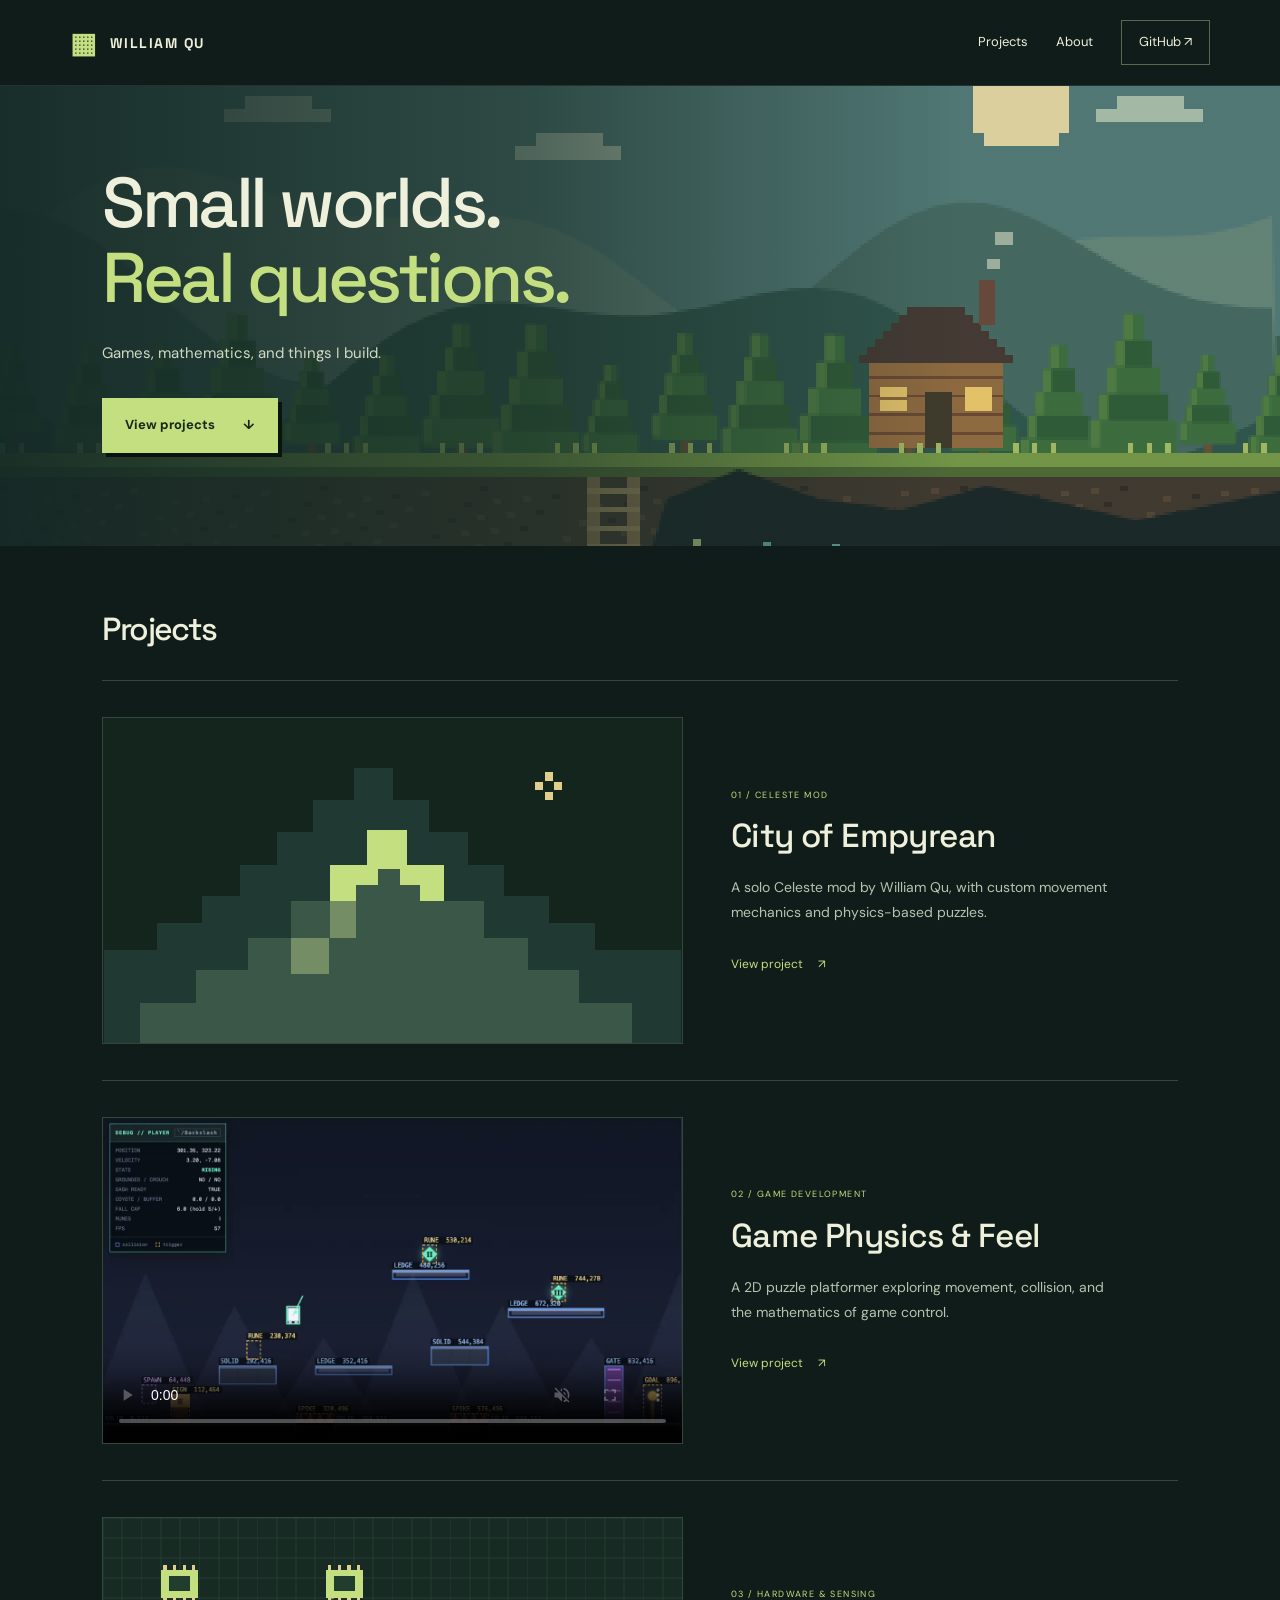
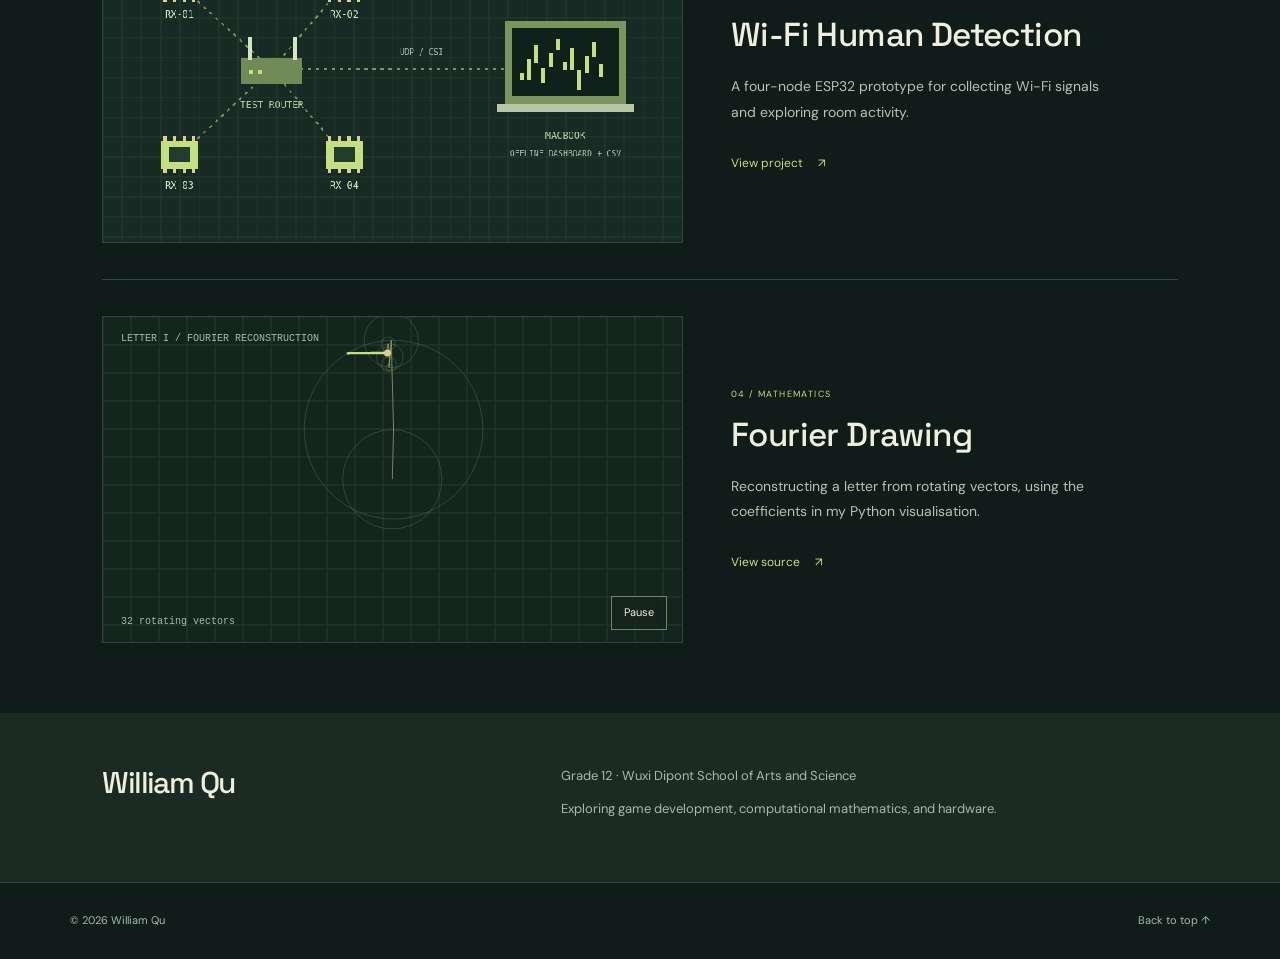
==== index.html @ 9643d2f5 "Show Fourier letter reconstruction animation on portfolio homepage" ====
<!doctype html>
<html lang="en">
<head>
  <meta charset="utf-8"><meta name="viewport" content="width=device-width, initial-scale=1">
  <title>William Qu — Projects</title>
  <meta name="description" content="Games, mathematics, and hardware projects by William Qu.">
  <meta property="og:title" content="William Qu — Projects"><meta property="og:description" content="City of Empyrean, Game Physics &amp; Feel, Wi-Fi Human Detection, and Fourier Drawing."><meta property="og:type" content="website">
  <link rel="icon" href="assets/favicon.svg" type="image/svg+xml"><link rel="stylesheet" href="style.css?v=8">
</head>
<body class="portfolio">
<a class="skip" href="#projects">Skip to projects</a>
<header class="site-header"><a class="brand" href="index.html"><span class="brand-mark" aria-hidden="true">▦</span> WILLIAM QU</a><nav aria-label="Main navigation"><a href="#projects">Projects</a><a href="#about">About</a><a class="nav-link" href="https://github.com/ztongqu" target="_blank" rel="noreferrer">GitHub ↗</a></nav></header>
<main>
<section class="hero" id="top">
  <canvas id="world" role="img" aria-label="A pixel landscape of mountains, pine trees, a cabin and an underground cavern"></canvas>
  <div class="hero-content"><h1>Small worlds.<br><em>Real questions.</em></h1><p class="hero-intro">Games, mathematics, and things I build.</p><a class="button" href="#projects">View projects <span>↓</span></a></div>
</section>
<section class="section projects" id="projects" aria-labelledby="projects-title">
  <h2 id="projects-title">Projects</h2>
  <div class="project-stack">
    <article class="project"><a class="project-open" href="projects/city-of-empyrean.html"><div class="project-art celeste-art" aria-hidden="true"><svg viewBox="0 0 720 405" xmlns="http://www.w3.org/2000/svg"><path fill="#203932" d="M0 290h66v-34h56v-34h48v-38h46v-42h45v-40h51V62h49v40h45v40h48v42h45v38h56v34h58v34h107v115H0z"/><path fill="#3a5748" d="M45 405V355h70v-40h65v-40h54v-47h48v-45h47v-43h49v43h47v45h49v47h55v40h64v40h66v50z"/><path fill="#c3df80" d="M282 228v-45h47v-43h49v43h47v45h-30v-19h-25v-21h-28v21h-27v19z"/><path fill="#748d64" d="M234 275h48v-47h33v47h-34v44h-47z"/><rect x="538" y="80" width="10" height="10" fill="#e1ce8c"/><rect x="550" y="68" width="10" height="10" fill="#e1ce8c"/><rect x="562" y="80" width="10" height="10" fill="#e1ce8c"/><rect x="550" y="92" width="10" height="10" fill="#e1ce8c"/></svg></div><div class="project-info"><p class="project-category">01 / CELESTE MOD</p><h3>City of Empyrean</h3><p>A solo Celeste mod by William Qu, with custom movement mechanics and physics-based puzzles.</p><span class="read-link">View project <span aria-hidden="true">↗</span></span></div></a></article>
    <article class="project"><div class="project-open"><div class="project-art"><video autoplay muted loop playsinline controls preload="auto" poster="assets/signal-below.jpg" aria-label="Game Physics &amp; Feel gameplay recording"><source src="assets/signal-below.mp4" type="video/mp4">Your browser does not support this video.</video></div><a class="project-info" href="projects/signal-below.html"><p class="project-category">02 / GAME DEVELOPMENT</p><h3>Game Physics &amp; Feel</h3><p>A 2D puzzle platformer exploring movement, collision, and the mathematics of game control.</p><span class="read-link">View project <span aria-hidden="true">↗</span></span></a></div></article>
    <article class="project"><a class="project-open" href="projects/wifi-sensing.html"><div class="project-art wifi-art"><canvas id="network-art" role="img" aria-label="Four ESP32 sensing nodes connected through a router to a laptop"></canvas></div><div class="project-info"><p class="project-category">03 / HARDWARE & SENSING</p><h3>Wi-Fi Human Detection</h3><p>A four-node ESP32 prototype for collecting Wi-Fi signals and exploring room activity.</p><span class="read-link">View project <span aria-hidden="true">↗</span></span></div></a></article>
    <article class="project" id="fourier"><div class="project-open"><div class="project-art fourier-art"><canvas id="fourier-animation" role="img" aria-label="Animated rotating Fourier vectors reconstructing the letter I from William’s Python coefficients"></canvas><button class="fourier-toggle" id="fourier-toggle" type="button" disabled>Loading…</button><p class="fourier-error" id="fourier-error" hidden>Animation unavailable. Explore the Python source instead.</p></div><div class="project-info"><p class="project-category">04 / MATHEMATICS</p><h3>Fourier Drawing</h3><p>Reconstructing a letter from rotating vectors, using the coefficients in my Python visualisation.</p><a class="read-link" href="https://github.com/ztongqu/Fourier-Transformation-Visualisation" target="_blank" rel="noreferrer">View source <span aria-hidden="true">↗</span></a></div></div></article>
  </div>
</section>
<section class="about-wrap" id="about"><div class="section about-simple"><h2>William Qu</h2><div><p>Grade 12 · Wuxi Dipont School of Arts and Science</p><p>Exploring game development, computational mathematics, and hardware.</p></div></div></section>
</main><footer><span>© 2026 William Qu</span><a href="#top">Back to top ↑</a></footer><script src="landscape.js"></script><script src="app.js"></script><script src="fourier.js"></script>
</body></html>
---- style.css ----
@import url('https://fonts.googleapis.com/css2?family=DM+Sans:wght@400;500;600;700&family=Space+Grotesk:wght@400;500;600;700&display=swap');
:root{--bg:#101c19;--panel:#172722;--paper:#eef0dc;--muted:#a8b9aa;--green:#c3df80;--line:#34473b;--gold:#e1ce8c;--display:'Space Grotesk',sans-serif}*{box-sizing:border-box}html{scroll-behavior:smooth;scroll-padding-top:30px}body{margin:0;background:var(--bg);color:var(--paper);font:15px/1.75 'DM Sans',sans-serif}a{color:inherit;text-decoration:none}button,input{font:inherit}button{cursor:pointer}img,video{max-width:100%;display:block}canvas{display:block;max-width:100%}::selection{background:var(--green);color:var(--bg)}:focus-visible{outline:3px solid var(--gold);outline-offset:5px}a,button,input{-webkit-tap-highlight-color:transparent}.skip{position:absolute;top:-100px;left:20px;z-index:10;padding:12px;background:var(--green);color:var(--bg)}.skip:focus{top:8px}.site-header{min-height:86px;padding:20px 5.5%;display:flex;align-items:center;justify-content:space-between;gap:24px;border-bottom:1px solid #ffffff18}.brand{font:700 14px var(--display);letter-spacing:1.5px;display:flex;align-items:center;gap:12px}.brand-mark{font-size:28px;color:var(--green)}.edition{font-size:10px;color:var(--muted);font-weight:400;letter-spacing:1px}nav{display:flex;gap:28px;align-items:center;font-size:13px}nav a:hover,.text-link:hover,footer a:hover{color:var(--green)}.nav-link{border:1px solid #586851;padding:10px 17px}.nav-link span{margin-left:20px}.eyebrow{font-size:10px;letter-spacing:1.8px;font-weight:700;color:var(--green);line-height:1.8;margin:0 0 18px}.pixel-dot{display:inline-block;width:6px;height:6px;background:var(--green);box-shadow:0 0 12px #c3df8055;margin-right:8px;vertical-align:1px}h1,h2,h3{font-family:var(--display);font-weight:500}h1{font-size:76px;line-height:1.06;letter-spacing:-3.5px;margin:26px 0}h1 em,h2 span,h1 span{font-style:normal;color:var(--green)}h2{font-size:42px;line-height:1.17;letter-spacing:-1.6px;margin:0}h3{font-size:25px;line-height:1.25;letter-spacing:-.6px;margin:12px 0}.hero{min-height:590px;position:relative;overflow:hidden;background:#223e3d}.hero #world{position:absolute;inset:0;width:100%;height:100%;image-rendering:pixelated;object-fit:cover;object-position:65% center}.hero:after{content:'';position:absolute;inset:0;background:linear-gradient(90deg,#132825ee,#172b259c 42%,#10221a0d 75%);pointer-events:none}.hero-content{position:relative;z-index:1;padding:82px 8% 100px}.hero-intro{font-size:16px;line-height:1.9;color:#d1dac4;max-width:540px}.button{display:inline-flex;align-items:center;justify-content:space-between;gap:28px;background:var(--green);color:#17281b;border:1px solid var(--green);padding:15px 22px;font-size:13px;font-weight:700;box-shadow:4px 4px 0 #0a140e;transition:background .2s,transform .2s;margin-top:14px}.button:hover{background:#d8eea5;transform:translateY(-2px)}.hero-note{font-size:9px;letter-spacing:1.5px;color:#bac9ac;margin-top:28px}.hero-index{position:absolute;right:7%;bottom:80px;z-index:1;width:305px;background:#101c19e8;border:1px solid #8a9d6866;backdrop-filter:blur(8px);box-shadow:5px 5px 0 #101c1966}.hero-index a{display:block;padding:16px 20px}.hero-index a+a{border-top:1px solid #8a9d6844}.hero-index a:hover{background:#c3df8010}.hero-index span{font-size:8px;letter-spacing:1.3px;color:var(--green);display:block}.hero-index b{font:500 17px var(--display);display:flex;justify-content:space-between;margin-top:7px}.hero-index i{font-style:normal;color:var(--green)}.scroll-note{position:absolute;z-index:1;bottom:22px;left:8%;right:8%;display:flex;justify-content:space-between;font-size:8px;letter-spacing:1.6px;color:#c5d1b7}.section{max-width:1440px;padding:85px 8%;margin:auto}.section-top{display:flex;align-items:end;justify-content:space-between;gap:45px;margin-bottom:36px}.section-top>p,.section-intro{color:var(--muted);font-size:14px;line-height:1.85;margin-bottom:0}.project-grid{display:grid;grid-template-columns:1fr 1fr;gap:32px}.project-open{display:block}.project-art{aspect-ratio:16/10;position:relative;overflow:hidden;background:#223b31;border:1px solid #526747}.project-art img{height:100%;width:100%;object-fit:cover;transition:transform .4s}.project-open:hover img{transform:scale(1.035)}.project-art:after{content:'';position:absolute;inset:55% 0 0;background:linear-gradient(transparent,#101c1966);pointer-events:none}.art-label{position:absolute;z-index:1;bottom:17px;left:18px;right:40px;font-size:8px;letter-spacing:1.1px;line-height:1.7;color:#e3eccd}.art-arrow{position:absolute;top:15px;right:17px;font-size:22px;color:var(--green)}.wifi-art canvas{width:100%;height:100%;image-rendering:pixelated}.project-info{padding:23px 0 21px;border-bottom:1px solid var(--line)}.project-meta{display:flex;justify-content:space-between;gap:12px;font-size:8px;letter-spacing:1.1px;color:var(--green)}.project-meta span+span{color:var(--muted);text-align:right}.project h3{display:flex;justify-content:space-between;font-size:29px;margin:15px 0 12px}.project h3 span{font-size:23px;color:var(--green)}.project p{font-size:14px;color:#b5c3b0;line-height:1.8;max-width:470px;margin:0}.tags{display:flex;gap:8px;flex-wrap:wrap;margin-top:18px}.tags span{font-size:10px;border:1px solid #3d4f40;color:#c3ceb9;padding:4px 9px}.read-link{display:flex;align-items:center;gap:20px;color:var(--green);font-size:12px;margin-top:23px}.project-open:hover .read-link span{transform:translateX(5px)}.read-link span{transition:transform .2s}.coming-next{display:flex;align-items:center;gap:25px;margin-top:46px;border:1px dashed #526747;padding:26px 30px;background:#18271f66}.coming-icon{font-size:42px;line-height:1;color:#8fa571}.coming-next .eyebrow{font-size:8px;margin:0 0 6px}.coming-next h3{font-size:22px;margin:0 0 8px}.coming-next p:last-child{font-size:12px;color:var(--muted);line-height:1.8;margin:0;max-width:620px}.quiet-label{font-size:8px;letter-spacing:1px;color:var(--muted);margin-left:auto;white-space:nowrap}.notes{display:grid;grid-template-columns:1fr 1.2fr;gap:80px;border-top:1px solid var(--line)}.steps>a{display:flex;gap:23px;border-bottom:1px solid var(--line);padding:24px 0}.steps>a:first-child{padding-top:0}.steps>a>span{font:12px monospace;color:var(--green);padding-top:5px}.steps h3{font-size:19px;margin:0 0 10px}.steps p{font-size:13px;color:var(--muted);margin:0}.steps i{margin-left:auto;font-style:normal;color:var(--green)}.steps a:hover h3{color:var(--green)}.about-wrap{background:#1b2b23}.about{display:grid;grid-template-columns:215px 1fr;gap:75px;align-items:center}.player-badge{padding:22px;background:#253e2c;border:1px solid #516144;text-align:center}.player-badge canvas{width:100%;image-rendering:pixelated}.player-badge>span{font-size:9px;letter-spacing:2px;color:var(--green)}.about p{max-width:700px;color:#c1cbb5;font-size:14px}.about .eyebrow{color:var(--green)}.about-subtitle{margin:15px 0 22px}.about .collaboration-note{color:#a8b9aa;font-size:11px;line-height:1.9}.closing{text-align:center}.closing>p:not(.eyebrow){font-size:14px;color:var(--muted)}footer{padding:28px 5.5%;border-top:1px solid var(--line);display:flex;align-items:center;justify-content:space-between;gap:20px;font-size:9px;color:var(--muted)}footer .brand{font-size:12px;color:var(--green)}
/* A quieter home page, with three projects in a single vertical sequence. */
.portfolio .hero{min-height:460px}
.portfolio .hero-content{padding-top:64px;padding-bottom:70px}
.portfolio .hero h1{font-size:clamp(48px,5.5vw,72px);margin:16px 0 24px}
.portfolio .hero-intro{margin:0 0 16px;font-size:15px}
.portfolio .projects{padding-top:65px;padding-bottom:70px}
.portfolio .projects>h2{font-size:32px;margin-bottom:32px}
.project-stack{display:flex;flex-direction:column;gap:0}
.project-stack .project{padding:36px 0;border-top:1px solid var(--line)}
.project-stack .project:last-child{padding-bottom:0}
.project-stack .project-open{display:grid;grid-template-columns:minmax(0,1.3fr) minmax(0,1fr);gap:48px;align-items:center}
.project-stack .project-art{aspect-ratio:16/9;border-color:var(--line)}
.project-stack .project-art video{width:100%;height:100%;object-fit:cover}
.project-stack .project-art:after{display:none}
.project-stack .project-info{padding:20px 0;border:0;min-width:0}
.project-stack .project h3{display:block;font-size:clamp(27px,2.6vw,36px);line-height:1.15;margin:14px 0 20px}
.project-stack .project p{font-size:14px;max-width:380px}
.project-stack .project .project-category{font-size:9px;letter-spacing:1.4px;color:var(--green)}
.project-stack .read-link{margin-top:28px;font-size:12px;gap:15px}
.pending-note{display:block;margin-top:28px;font-size:12px;color:var(--muted)}
.celeste-art,.fourier-art{background:#14251e}
.celeste-art svg,.fourier-art svg{display:block;width:100%;height:100%;shape-rendering:crispEdges}
.fourier-art canvas{display:block;width:100%;height:100%}
.fourier-toggle{position:absolute;right:15px;bottom:12px;padding:6px 12px;border:1px solid #71895a;background:#14251ed9;color:var(--paper);font-size:11px;min-height:34px}
.fourier-toggle:hover{border-color:var(--green);color:var(--green)}
.fourier-error{position:absolute;inset:35% 20px auto;color:var(--muted);font-size:12px}
.about-simple{display:grid;grid-template-columns:1fr 1.5fr;gap:48px;padding-top:52px;padding-bottom:52px;align-items:start}
.about-simple h2{font-size:30px}
.about-simple p{font-size:13px;color:var(--muted);margin:0 0 10px}
.portfolio footer{font-size:11px}
/* Project case studies */
.back-link{display:inline-block;font-size:12px;color:var(--muted);margin-bottom:44px}.back-link:hover{color:var(--green)}.detail-hero{padding-top:42px;padding-bottom:65px}.detail-heading{display:flex;justify-content:space-between;align-items:center;gap:30px}.detail-heading h1{font-size:68px;line-height:1.08;margin:8px 0 18px}.detail-lead{font:400 28px var(--display);letter-spacing:-.7px;margin:0}.detail-lead em{color:var(--green);font-style:normal}.detail-intro{max-width:740px;color:#c1cbb5;font-size:16px;line-height:1.9;margin:24px 0}.status-label,.recorded-label{font-size:8px;letter-spacing:1px;border:1px solid #61764b;color:var(--green);padding:9px 12px;line-height:1.7}.status-label{max-width:220px}.video-frame{margin:42px 0 0}.video-frame video{width:100%;border:1px solid #61764b;background:#0a1310;aspect-ratio:16/9}.video-frame figcaption{display:flex;justify-content:space-between;gap:20px;padding-top:15px;font-size:9px;color:var(--muted);letter-spacing:.6px}.detail-section{border-top:1px solid var(--line)}.feature-grid{display:grid;grid-template-columns:repeat(3,1fr);gap:20px}.feature-grid article{padding:28px;background:var(--panel);border:1px solid var(--line)}.feature-grid article>span{font-size:9px;letter-spacing:1.1px;color:var(--green)}.feature-grid h3{font-size:23px;margin:20px 0 14px}.feature-grid p{font-size:13px;color:var(--muted);line-height:1.9;margin:0}.tool-strip{display:grid;grid-template-columns:1fr 1.5fr;gap:40px;margin-top:30px;padding:30px 0 0;border-top:1px solid var(--line)}.tool-strip .eyebrow{font-size:8px;margin:0 0 12px}.tool-strip h3{font-size:22px;margin:0}.tool-strip>p{font-size:13px;color:var(--muted);margin:0}.lab-layout{display:grid;grid-template-columns:1fr 270px;border:1px solid var(--line);background:var(--panel)}.plot-panel{padding:24px;min-width:0}.plot-panel canvas{width:100%;aspect-ratio:1.65;background:#10201a;border:1px solid var(--line)}.legend{display:flex;gap:24px;flex-wrap:wrap;font-size:10px;color:var(--muted);margin-top:18px}.legend>span{display:flex;align-items:center;gap:8px}.line{width:19px;border-top:2px solid var(--green)}.line.dotted{border-top:2px dotted var(--gold)}.lab-controls{border-left:1px solid var(--line);padding:26px}.lab-controls label{display:flex;justify-content:space-between;color:#c6d1bd;font-size:12px;margin:0 0 9px}.lab-controls output{color:var(--green);font-variant-numeric:tabular-nums}.lab-controls input{display:block;width:100%;margin:0 0 24px;accent-color:var(--green);cursor:pointer}.formula{font-size:12px;color:#c6d1bd;padding:15px;background:#10201a;line-height:2}.small{font-size:11px;padding:11px 13px;box-shadow:none;width:100%;margin-top:20px}.caption{font-size:11px;color:var(--muted);line-height:1.9;margin:18px 0 0}.two-column{display:grid;grid-template-columns:1fr 1.25fr;gap:85px}.prose p{font-size:14px;color:#bdcbb7;line-height:1.95;margin:0 0 24px}.prose h3{font-size:21px;margin:0 0 14px}.prose p+h3{margin-top:30px}.text-link{font-size:12px;text-decoration:underline;text-underline-offset:5px}.project-end{border-top:1px solid var(--line);display:flex;justify-content:space-between;gap:40px;align-items:center}.end-links{display:flex;flex-direction:column;align-items:start;gap:23px}.network-figure{margin-top:44px;background:#172a23;border:1px solid #526747;padding:10px 25px 20px}.network-figure canvas{width:100%;aspect-ratio:2.3;image-rendering:pixelated}.network-figure .caption{font-size:9px;letter-spacing:.8px;border-top:1px solid var(--line);padding-top:15px;margin:0}.recording-panel{border:1px solid var(--line);background:var(--panel);padding:28px}.recording-top{display:flex;justify-content:space-between;align-items:start;gap:20px}.recording-top .eyebrow{font-size:9px;margin-bottom:8px}.recording-top p{font-size:12px;color:var(--muted);margin:0}.recorded-label{white-space:nowrap}.node-buttons{display:flex;gap:8px;margin:25px 0 22px;flex-wrap:wrap}.node-buttons button{background:none;border:1px solid #526747;color:var(--muted);padding:9px 18px;font-size:11px}.node-buttons button[aria-pressed=true]{background:var(--green);color:#17281b;border-color:var(--green)}.node-buttons button:hover{border-color:var(--green)}#csi-plot{width:100%;aspect-ratio:2.6;background:#10201a;border:1px solid var(--line)}.recording-footer{display:flex;justify-content:space-between;gap:20px;font-size:11px;color:var(--muted);margin-top:22px}
@media(min-width:1500px){.hero-content{padding-left:max(8%,calc((100% - 1210px)/2))}.hero-index{right:max(8%,calc((100% - 1210px)/2))}}
@media(max-width:1000px){.hero-index{right:5%;width:260px}.hero h1{font-size:64px}.hero-intro{max-width:470px;font-size:14px}.section{padding:65px 6%}.notes{gap:45px}.about{gap:40px;grid-template-columns:180px 1fr}.feature-grid{gap:12px}.feature-grid article{padding:22px}.two-column{gap:40px}.detail-heading h1{font-size:57px}.project-meta{font-size:7px}.hero-content{padding-left:6%}.quiet-label{display:none}}
@media(max-width:760px){.site-header{padding:17px 6%;flex-wrap:wrap;gap:14px}.edition{display:none}nav{font-size:12px;gap:22px}.hero-content{padding:55px 6% 35px}.hero h1{font-size:60px}.hero-index{position:relative;bottom:auto;right:auto;margin:0 6% 70px;display:grid;grid-template-columns:1fr 1fr;width:auto}.hero-index a{padding:15px}.hero-index a+a{border-top:0;border-left:1px solid #8a9d6844}.hero-index b{font-size:14px}.hero-index span{font-size:7px}.hero-note{font-size:8px}.section-top{display:block}.section-top>p{margin-top:22px}.section-top>p br{display:none}h2{font-size:35px}.project-grid{gap:24px}.project h3{font-size:24px}.project-meta{flex-wrap:wrap;gap:5px}.project p{font-size:13px}.coming-next{padding:22px;gap:18px}.notes{grid-template-columns:1fr;gap:35px}.detail-heading{align-items:start;flex-direction:column;gap:20px}.detail-heading h1{font-size:54px}.detail-lead{font-size:25px}.detail-hero{padding-top:28px}.detail-intro{font-size:15px}.feature-grid{grid-template-columns:1fr}.feature-grid article{padding:25px}.feature-grid h3{margin-top:14px}.tool-strip,.two-column{grid-template-columns:1fr;gap:30px}.lab-layout{grid-template-columns:1fr}.lab-controls{border-left:0;border-top:1px solid var(--line)}.plot-panel{padding:16px}.project-end{display:block}.end-links{margin-top:25px}.recording-panel{padding:18px}.recording-top{flex-wrap:wrap}.network-figure{padding:8px 12px 15px}.network-figure canvas{aspect-ratio:1.7}.video-frame figcaption{font-size:8px}.recording-footer{flex-direction:column;gap:12px}#csi-plot{aspect-ratio:1.8}}
@media(max-width:520px){.site-header nav{width:100%;justify-content:space-between;gap:10px;font-size:11px}.nav-link{padding:7px 10px}.nav-link span{margin-left:8px}.brand{font-size:13px}.hero h1{font-size:52px;letter-spacing:-2.5px}.hero-content{padding-top:44px}.hero .eyebrow{font-size:8px;letter-spacing:1.4px}.hero-intro{font-size:14px}.desktop-break{display:none}.hero-index{grid-template-columns:1fr}.hero-index a+a{border-left:0;border-top:1px solid #8a9d6844}.hero-index b{font-size:16px}.hero-index span{font-size:8px}.hero-index a{padding:14px 18px}.scroll-note{font-size:7px;left:6%;right:6%;letter-spacing:.8px}.scroll-note>span{display:none}.section{padding:54px 6%}.project-grid{grid-template-columns:1fr;gap:36px}.project-art{aspect-ratio:16/10}.project-meta{font-size:8px}.project h3{font-size:28px}.coming-next{align-items:start;padding:22px 18px}.coming-icon{font-size:30px}.coming-next h3{font-size:21px}.coming-next .eyebrow{font-size:7px}.about{grid-template-columns:1fr;gap:30px}.player-badge{width:140px;padding:15px}.player-badge>span{font-size:7px}.about .eyebrow{margin-top:0}.closing h2{font-size:32px}footer{flex-wrap:wrap;padding:25px 6%;font-size:8px}footer>span{order:3;width:100%}.back-link{margin-bottom:30px}.detail-heading h1{font-size:45px;letter-spacing:-2px}.detail-lead{font-size:23px}.detail-intro{font-size:14px}.status-label{font-size:7px}.video-frame{margin-top:30px}.video-frame figcaption{flex-direction:column;gap:3px}.feature-grid h3{font-size:23px}.plot-panel canvas{aspect-ratio:1.25}.lab-controls{padding:23px}.network-figure canvas{aspect-ratio:1.35}.node-buttons{gap:6px}.node-buttons button{padding:8px 13px}.recording-top .eyebrow{font-size:8px}.recording-top p{font-size:11px}#csi-plot{aspect-ratio:1.3}.recording-footer .text-link{font-size:11px}}
@media(max-width:1000px){.project-stack .project-open{gap:30px}.project-stack .project h3{font-size:28px}.project-stack .project p{font-size:13px}}
@media(max-width:760px){.portfolio .hero{min-height:400px}.portfolio .hero-content{padding-top:54px;padding-bottom:60px}.project-stack .project-open{grid-template-columns:1fr;gap:22px}.project-stack .project{padding:28px 0 34px}.project-stack .project-info{padding:0}.project-stack .project h3{font-size:30px;margin:10px 0 14px}.project-stack .project p{max-width:550px;font-size:14px}.project-stack .read-link,.pending-note{margin-top:20px}.about-simple{grid-template-columns:1fr;gap:22px}.portfolio .projects{padding-top:44px;padding-bottom:50px}}
@media(max-width:520px){.portfolio .hero{min-height:390px}.portfolio .hero-content{padding-top:44px;padding-bottom:50px}.portfolio .hero h1{font-size:48px}.portfolio .site-header nav{width:auto;gap:16px}.portfolio .site-header{gap:12px}.portfolio .brand{font-size:12px}.portfolio .nav-link{padding:0;border:0}.portfolio .hero-intro{font-size:13px}.project-stack .project h3{font-size:28px}.portfolio footer>span{width:auto;order:0}}
@media(prefers-reduced-motion:reduce){html{scroll-behavior:auto}*{transition:none!important}.button:hover{transform:none}}

.feature-grid .text-link{display:inline-block;margin-top:18px}

.gameplay-section{border-top:1px solid var(--line)}.gameplay-section .video-frame{margin-top:0}
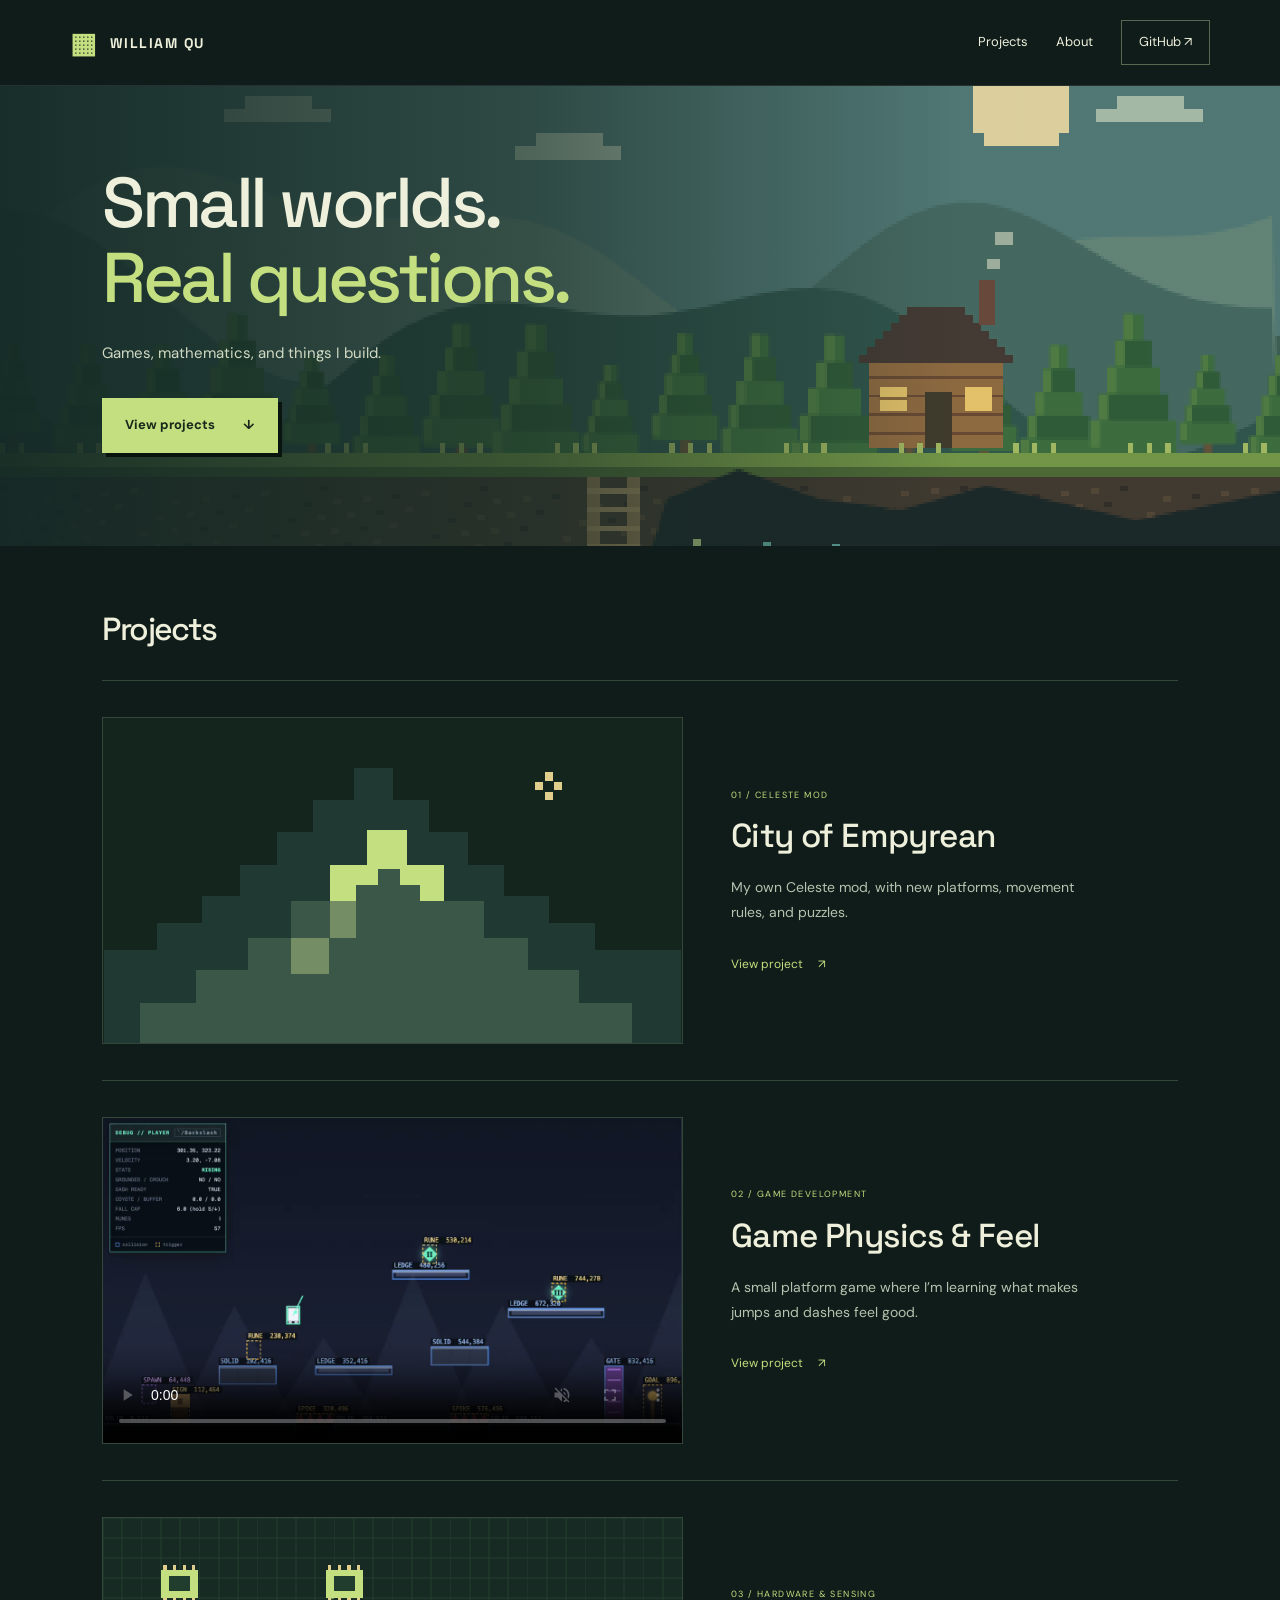
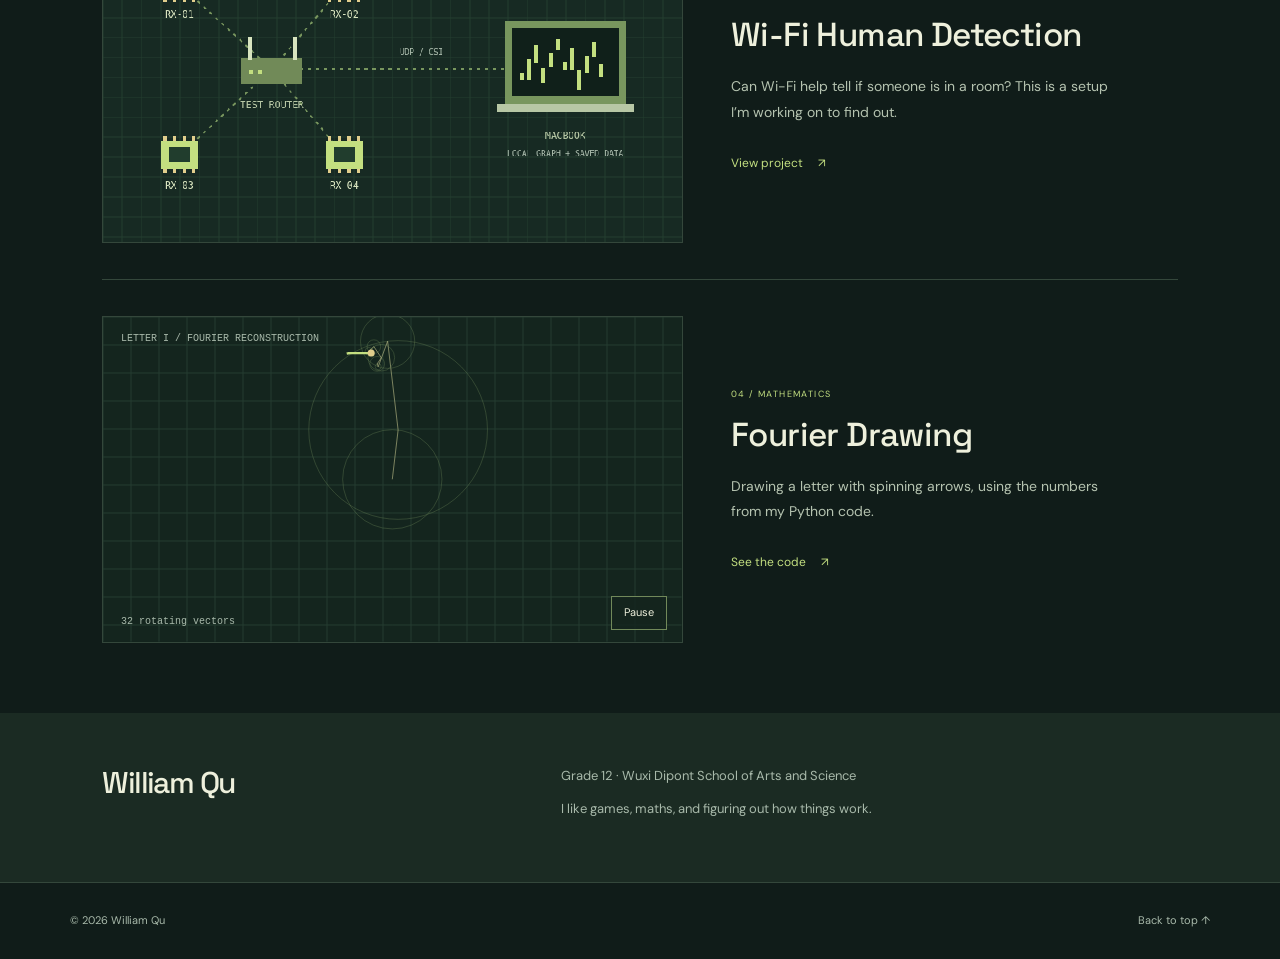
==== commit a178f01b: "Make portfolio copy sound more natural for a high school student" ====
--- a/index.html
+++ b/index.html
@@ -3,9 +3,9 @@
 <head>
   <meta charset="utf-8"><meta name="viewport" content="width=device-width, initial-scale=1">
   <title>William Qu — Projects</title>
-  <meta name="description" content="Games, mathematics, and hardware projects by William Qu.">
+  <meta name="description" content="Games, maths, and things I build. Projects by William Qu.">
   <meta property="og:title" content="William Qu — Projects"><meta property="og:description" content="City of Empyrean, Game Physics &amp; Feel, Wi-Fi Human Detection, and Fourier Drawing."><meta property="og:type" content="website">
-  <link rel="icon" href="assets/favicon.svg" type="image/svg+xml"><link rel="stylesheet" href="style.css?v=8">
+  <link rel="icon" href="assets/favicon.svg" type="image/svg+xml"><link rel="stylesheet" href="style.css?v=9">
 </head>
 <body class="portfolio">
 <a class="skip" href="#projects">Skip to projects</a>
@@ -18,12 +18,12 @@
 <section class="section projects" id="projects" aria-labelledby="projects-title">
   <h2 id="projects-title">Projects</h2>
   <div class="project-stack">
-    <article class="project"><a class="project-open" href="projects/city-of-empyrean.html"><div class="project-art celeste-art" aria-hidden="true"><svg viewBox="0 0 720 405" xmlns="http://www.w3.org/2000/svg"><path fill="#203932" d="M0 290h66v-34h56v-34h48v-38h46v-42h45v-40h51V62h49v40h45v40h48v42h45v38h56v34h58v34h107v115H0z"/><path fill="#3a5748" d="M45 405V355h70v-40h65v-40h54v-47h48v-45h47v-43h49v43h47v45h49v47h55v40h64v40h66v50z"/><path fill="#c3df80" d="M282 228v-45h47v-43h49v43h47v45h-30v-19h-25v-21h-28v21h-27v19z"/><path fill="#748d64" d="M234 275h48v-47h33v47h-34v44h-47z"/><rect x="538" y="80" width="10" height="10" fill="#e1ce8c"/><rect x="550" y="68" width="10" height="10" fill="#e1ce8c"/><rect x="562" y="80" width="10" height="10" fill="#e1ce8c"/><rect x="550" y="92" width="10" height="10" fill="#e1ce8c"/></svg></div><div class="project-info"><p class="project-category">01 / CELESTE MOD</p><h3>City of Empyrean</h3><p>A solo Celeste mod by William Qu, with custom movement mechanics and physics-based puzzles.</p><span class="read-link">View project <span aria-hidden="true">↗</span></span></div></a></article>
-    <article class="project"><div class="project-open"><div class="project-art"><video autoplay muted loop playsinline controls preload="auto" poster="assets/signal-below.jpg" aria-label="Game Physics &amp; Feel gameplay recording"><source src="assets/signal-below.mp4" type="video/mp4">Your browser does not support this video.</video></div><a class="project-info" href="projects/signal-below.html"><p class="project-category">02 / GAME DEVELOPMENT</p><h3>Game Physics &amp; Feel</h3><p>A 2D puzzle platformer exploring movement, collision, and the mathematics of game control.</p><span class="read-link">View project <span aria-hidden="true">↗</span></span></a></div></article>
-    <article class="project"><a class="project-open" href="projects/wifi-sensing.html"><div class="project-art wifi-art"><canvas id="network-art" role="img" aria-label="Four ESP32 sensing nodes connected through a router to a laptop"></canvas></div><div class="project-info"><p class="project-category">03 / HARDWARE & SENSING</p><h3>Wi-Fi Human Detection</h3><p>A four-node ESP32 prototype for collecting Wi-Fi signals and exploring room activity.</p><span class="read-link">View project <span aria-hidden="true">↗</span></span></div></a></article>
-    <article class="project" id="fourier"><div class="project-open"><div class="project-art fourier-art"><canvas id="fourier-animation" role="img" aria-label="Animated rotating Fourier vectors reconstructing the letter I from William’s Python coefficients"></canvas><button class="fourier-toggle" id="fourier-toggle" type="button" disabled>Loading…</button><p class="fourier-error" id="fourier-error" hidden>Animation unavailable. Explore the Python source instead.</p></div><div class="project-info"><p class="project-category">04 / MATHEMATICS</p><h3>Fourier Drawing</h3><p>Reconstructing a letter from rotating vectors, using the coefficients in my Python visualisation.</p><a class="read-link" href="https://github.com/ztongqu/Fourier-Transformation-Visualisation" target="_blank" rel="noreferrer">View source <span aria-hidden="true">↗</span></a></div></div></article>
+    <article class="project"><a class="project-open" href="projects/city-of-empyrean.html"><div class="project-art celeste-art" aria-hidden="true"><svg viewBox="0 0 720 405" xmlns="http://www.w3.org/2000/svg"><path fill="#203932" d="M0 290h66v-34h56v-34h48v-38h46v-42h45v-40h51V62h49v40h45v40h48v42h45v38h56v34h58v34h107v115H0z"/><path fill="#3a5748" d="M45 405V355h70v-40h65v-40h54v-47h48v-45h47v-43h49v43h47v45h49v47h55v40h64v40h66v50z"/><path fill="#c3df80" d="M282 228v-45h47v-43h49v43h47v45h-30v-19h-25v-21h-28v21h-27v19z"/><path fill="#748d64" d="M234 275h48v-47h33v47h-34v44h-47z"/><rect x="538" y="80" width="10" height="10" fill="#e1ce8c"/><rect x="550" y="68" width="10" height="10" fill="#e1ce8c"/><rect x="562" y="80" width="10" height="10" fill="#e1ce8c"/><rect x="550" y="92" width="10" height="10" fill="#e1ce8c"/></svg></div><div class="project-info"><p class="project-category">01 / CELESTE MOD</p><h3>City of Empyrean</h3><p>My own Celeste mod, with new platforms, movement rules, and puzzles.</p><span class="read-link">View project <span aria-hidden="true">↗</span></span></div></a></article>
+    <article class="project"><div class="project-open"><div class="project-art"><video autoplay muted loop playsinline controls preload="auto" poster="assets/signal-below.jpg" aria-label="Game Physics &amp; Feel gameplay recording"><source src="assets/signal-below.mp4" type="video/mp4">Your browser does not support this video.</video></div><a class="project-info" href="projects/signal-below.html"><p class="project-category">02 / GAME DEVELOPMENT</p><h3>Game Physics &amp; Feel</h3><p>A small platform game where I’m learning what makes jumps and dashes feel good.</p><span class="read-link">View project <span aria-hidden="true">↗</span></span></a></div></article>
+    <article class="project"><a class="project-open" href="projects/wifi-sensing.html"><div class="project-art wifi-art"><canvas id="network-art" role="img" aria-label="Four ESP32 sensing nodes connected through a router to a laptop"></canvas></div><div class="project-info"><p class="project-category">03 / HARDWARE & SENSING</p><h3>Wi-Fi Human Detection</h3><p>Can Wi-Fi help tell if someone is in a room? This is a setup I’m working on to find out.</p><span class="read-link">View project <span aria-hidden="true">↗</span></span></div></a></article>
+    <article class="project" id="fourier"><div class="project-open"><div class="project-art fourier-art"><canvas id="fourier-animation" role="img" aria-label="Animated rotating Fourier vectors reconstructing the letter I from William’s Python coefficients"></canvas><button class="fourier-toggle" id="fourier-toggle" type="button" disabled>Loading…</button><p class="fourier-error" id="fourier-error" hidden>The animation didn’t load. You can still have a look at the Python code.</p></div><div class="project-info"><p class="project-category">04 / MATHEMATICS</p><h3>Fourier Drawing</h3><p>Drawing a letter with spinning arrows, using the numbers from my Python code.</p><a class="read-link" href="https://github.com/ztongqu/Fourier-Transformation-Visualisation" target="_blank" rel="noreferrer">See the code <span aria-hidden="true">↗</span></a></div></div></article>
   </div>
 </section>
-<section class="about-wrap" id="about"><div class="section about-simple"><h2>William Qu</h2><div><p>Grade 12 · Wuxi Dipont School of Arts and Science</p><p>Exploring game development, computational mathematics, and hardware.</p></div></div></section>
-</main><footer><span>© 2026 William Qu</span><a href="#top">Back to top ↑</a></footer><script src="landscape.js"></script><script src="app.js"></script><script src="fourier.js"></script>
+<section class="about-wrap" id="about"><div class="section about-simple"><h2>William Qu</h2><div><p>Grade 12 · Wuxi Dipont School of Arts and Science</p><p>I like games, maths, and figuring out how things work.</p></div></div></section>
+</main><footer><span>© 2026 William Qu</span><a href="#top">Back to top ↑</a></footer><script src="landscape.js"></script><script src="app.js?v=9"></script><script src="fourier.js"></script>
 </body></html>
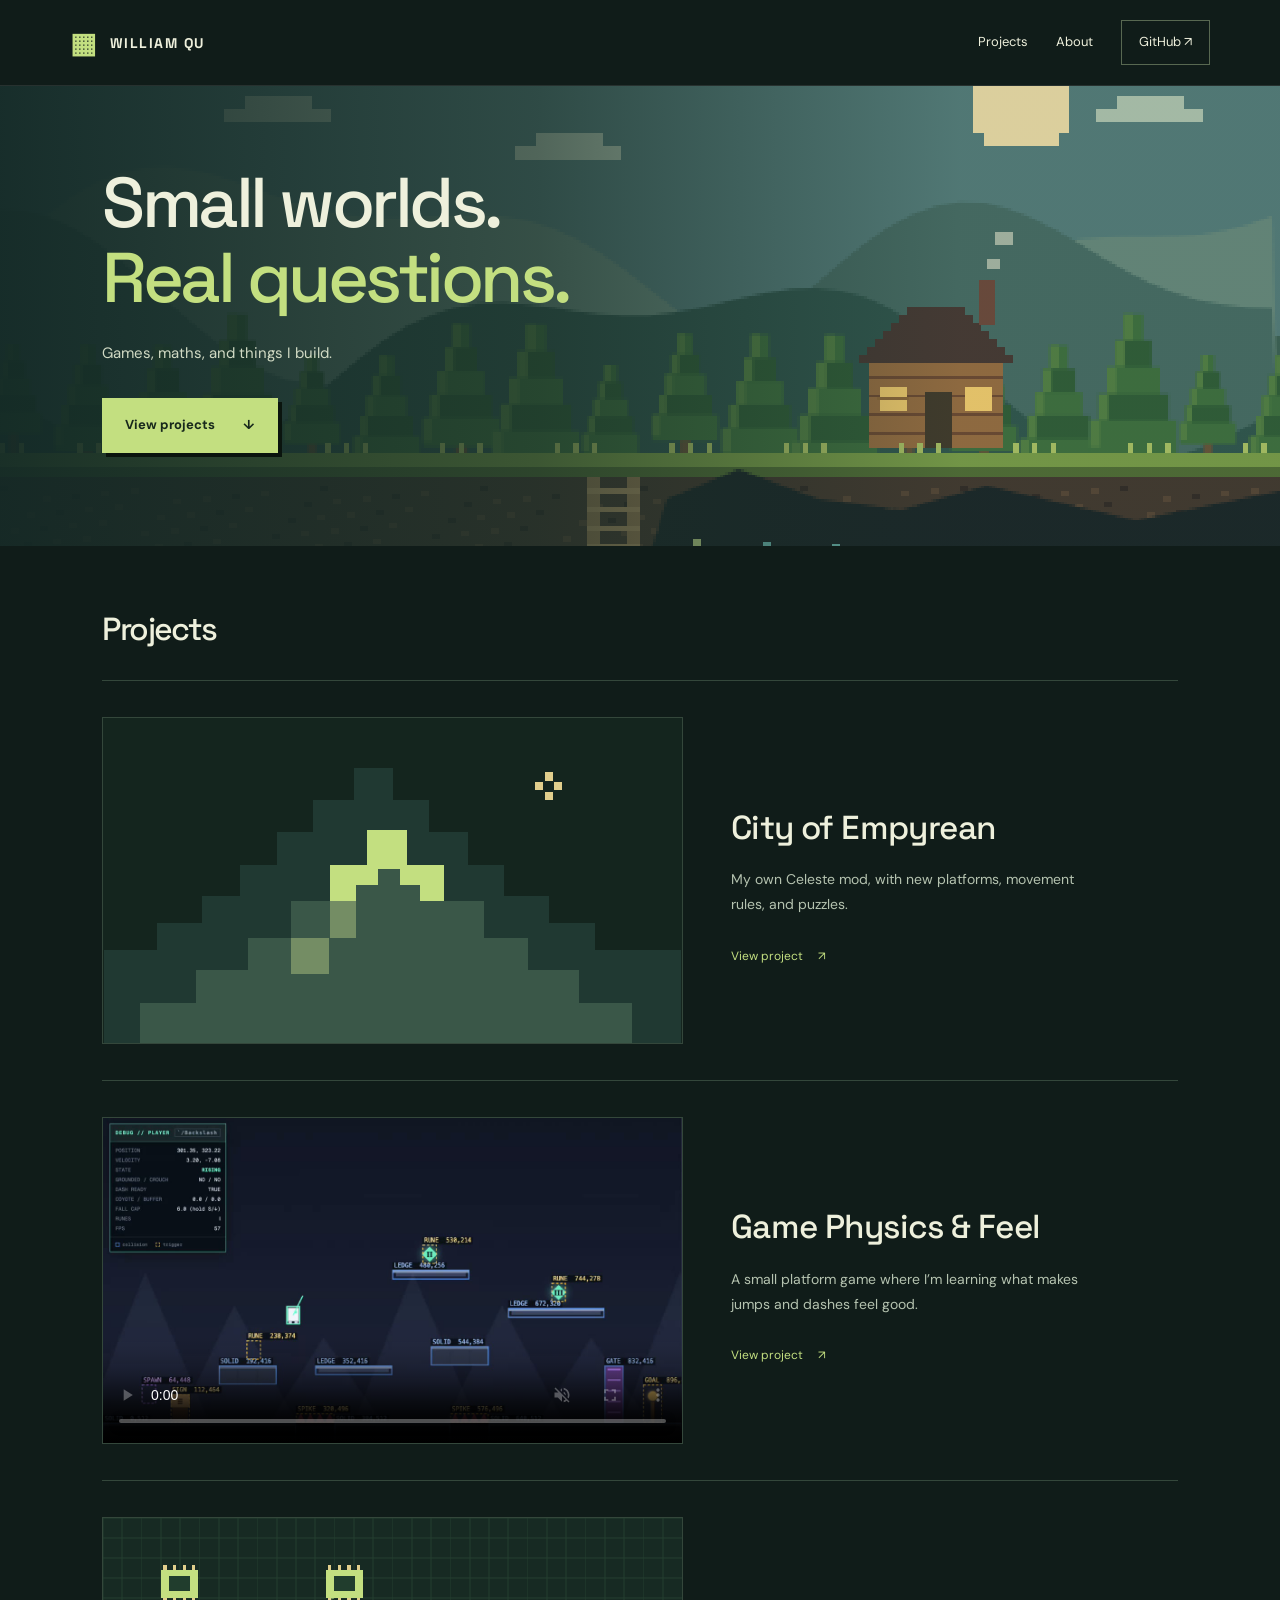
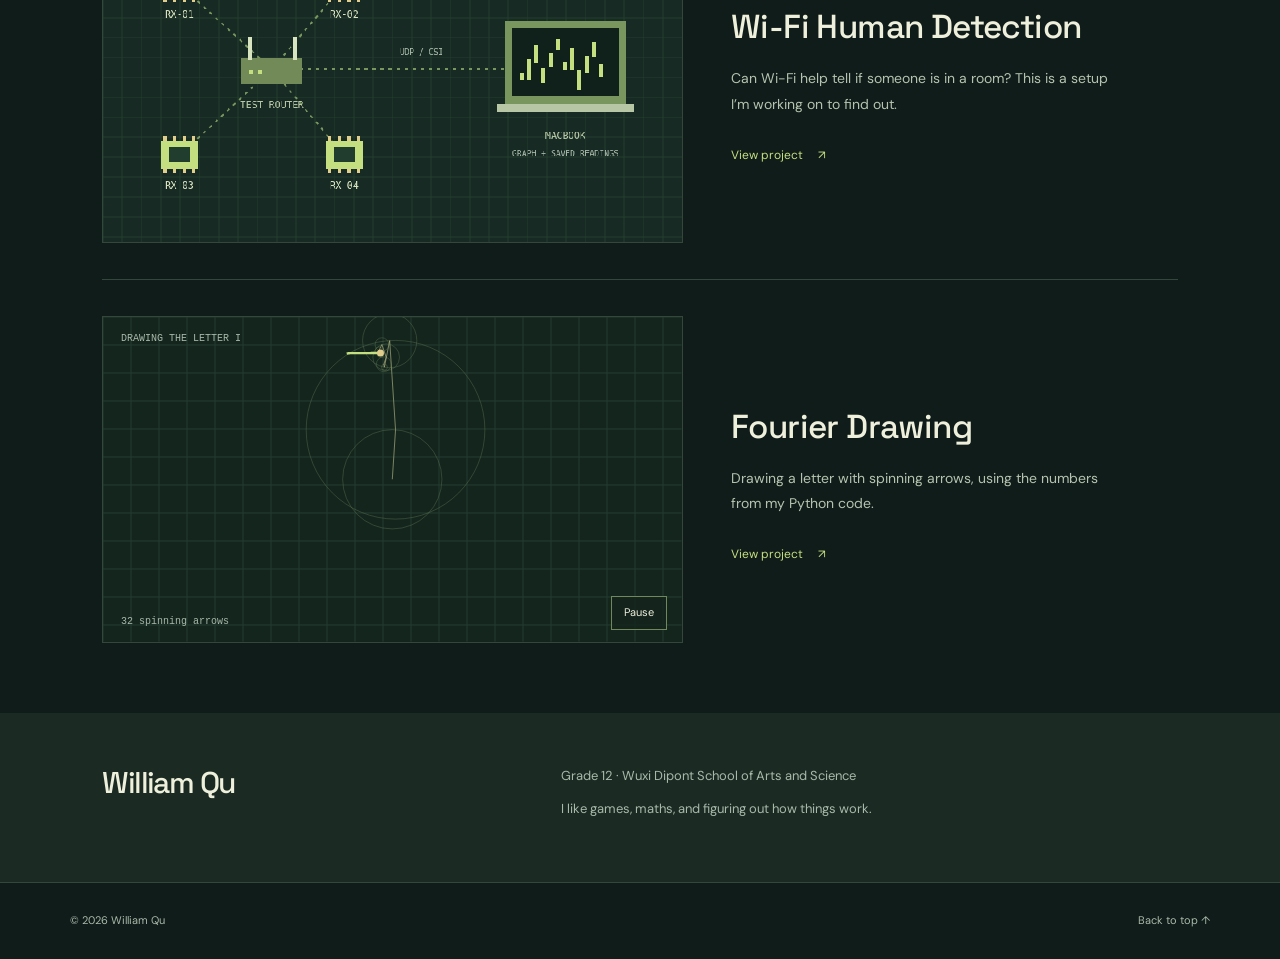
==== commit 1641b916: "Add Fourier project page and simplify portfolio copy and layout" ====
--- a/index.html
+++ b/index.html
@@ -5,7 +5,7 @@
   <title>William Qu — Projects</title>
   <meta name="description" content="Games, maths, and things I build. Projects by William Qu.">
   <meta property="og:title" content="William Qu — Projects"><meta property="og:description" content="City of Empyrean, Game Physics &amp; Feel, Wi-Fi Human Detection, and Fourier Drawing."><meta property="og:type" content="website">
-  <link rel="icon" href="assets/favicon.svg" type="image/svg+xml"><link rel="stylesheet" href="style.css?v=9">
+  <link rel="icon" href="assets/favicon.svg" type="image/svg+xml"><link rel="stylesheet" href="style.css?v=12">
 </head>
 <body class="portfolio">
 <a class="skip" href="#projects">Skip to projects</a>
@@ -13,17 +13,17 @@
 <main>
 <section class="hero" id="top">
   <canvas id="world" role="img" aria-label="A pixel landscape of mountains, pine trees, a cabin and an underground cavern"></canvas>
-  <div class="hero-content"><h1>Small worlds.<br><em>Real questions.</em></h1><p class="hero-intro">Games, mathematics, and things I build.</p><a class="button" href="#projects">View projects <span>↓</span></a></div>
+  <div class="hero-content"><h1>Small worlds.<br><em>Real questions.</em></h1><p class="hero-intro">Games, maths, and things I build.</p><a class="button" href="#projects">View projects <span>↓</span></a></div>
 </section>
 <section class="section projects" id="projects" aria-labelledby="projects-title">
   <h2 id="projects-title">Projects</h2>
   <div class="project-stack">
-    <article class="project"><a class="project-open" href="projects/city-of-empyrean.html"><div class="project-art celeste-art" aria-hidden="true"><svg viewBox="0 0 720 405" xmlns="http://www.w3.org/2000/svg"><path fill="#203932" d="M0 290h66v-34h56v-34h48v-38h46v-42h45v-40h51V62h49v40h45v40h48v42h45v38h56v34h58v34h107v115H0z"/><path fill="#3a5748" d="M45 405V355h70v-40h65v-40h54v-47h48v-45h47v-43h49v43h47v45h49v47h55v40h64v40h66v50z"/><path fill="#c3df80" d="M282 228v-45h47v-43h49v43h47v45h-30v-19h-25v-21h-28v21h-27v19z"/><path fill="#748d64" d="M234 275h48v-47h33v47h-34v44h-47z"/><rect x="538" y="80" width="10" height="10" fill="#e1ce8c"/><rect x="550" y="68" width="10" height="10" fill="#e1ce8c"/><rect x="562" y="80" width="10" height="10" fill="#e1ce8c"/><rect x="550" y="92" width="10" height="10" fill="#e1ce8c"/></svg></div><div class="project-info"><p class="project-category">01 / CELESTE MOD</p><h3>City of Empyrean</h3><p>My own Celeste mod, with new platforms, movement rules, and puzzles.</p><span class="read-link">View project <span aria-hidden="true">↗</span></span></div></a></article>
-    <article class="project"><div class="project-open"><div class="project-art"><video autoplay muted loop playsinline controls preload="auto" poster="assets/signal-below.jpg" aria-label="Game Physics &amp; Feel gameplay recording"><source src="assets/signal-below.mp4" type="video/mp4">Your browser does not support this video.</video></div><a class="project-info" href="projects/signal-below.html"><p class="project-category">02 / GAME DEVELOPMENT</p><h3>Game Physics &amp; Feel</h3><p>A small platform game where I’m learning what makes jumps and dashes feel good.</p><span class="read-link">View project <span aria-hidden="true">↗</span></span></a></div></article>
-    <article class="project"><a class="project-open" href="projects/wifi-sensing.html"><div class="project-art wifi-art"><canvas id="network-art" role="img" aria-label="Four ESP32 sensing nodes connected through a router to a laptop"></canvas></div><div class="project-info"><p class="project-category">03 / HARDWARE & SENSING</p><h3>Wi-Fi Human Detection</h3><p>Can Wi-Fi help tell if someone is in a room? This is a setup I’m working on to find out.</p><span class="read-link">View project <span aria-hidden="true">↗</span></span></div></a></article>
-    <article class="project" id="fourier"><div class="project-open"><div class="project-art fourier-art"><canvas id="fourier-animation" role="img" aria-label="Animated rotating Fourier vectors reconstructing the letter I from William’s Python coefficients"></canvas><button class="fourier-toggle" id="fourier-toggle" type="button" disabled>Loading…</button><p class="fourier-error" id="fourier-error" hidden>The animation didn’t load. You can still have a look at the Python code.</p></div><div class="project-info"><p class="project-category">04 / MATHEMATICS</p><h3>Fourier Drawing</h3><p>Drawing a letter with spinning arrows, using the numbers from my Python code.</p><a class="read-link" href="https://github.com/ztongqu/Fourier-Transformation-Visualisation" target="_blank" rel="noreferrer">See the code <span aria-hidden="true">↗</span></a></div></div></article>
+    <article class="project"><a class="project-open" href="projects/city-of-empyrean.html"><div class="project-art celeste-art" aria-hidden="true"><svg viewBox="0 0 720 405" xmlns="http://www.w3.org/2000/svg"><path fill="#203932" d="M0 290h66v-34h56v-34h48v-38h46v-42h45v-40h51V62h49v40h45v40h48v42h45v38h56v34h58v34h107v115H0z"/><path fill="#3a5748" d="M45 405V355h70v-40h65v-40h54v-47h48v-45h47v-43h49v43h47v45h49v47h55v40h64v40h66v50z"/><path fill="#c3df80" d="M282 228v-45h47v-43h49v43h47v45h-30v-19h-25v-21h-28v21h-27v19z"/><path fill="#748d64" d="M234 275h48v-47h33v47h-34v44h-47z"/><rect x="538" y="80" width="10" height="10" fill="#e1ce8c"/><rect x="550" y="68" width="10" height="10" fill="#e1ce8c"/><rect x="562" y="80" width="10" height="10" fill="#e1ce8c"/><rect x="550" y="92" width="10" height="10" fill="#e1ce8c"/></svg></div><div class="project-info"><h3>City of Empyrean</h3><p>My own Celeste mod, with new platforms, movement rules, and puzzles.</p><span class="read-link">View project <span aria-hidden="true">↗</span></span></div></a></article>
+    <article class="project"><div class="project-open"><div class="project-art"><video autoplay muted loop playsinline controls preload="auto" poster="assets/signal-below.jpg" aria-label="Game Physics &amp; Feel gameplay recording"><source src="assets/signal-below.mp4" type="video/mp4">Your browser does not support this video.</video></div><a class="project-info" href="projects/signal-below.html"><h3>Game Physics &amp; Feel</h3><p>A small platform game where I’m learning what makes jumps and dashes feel good.</p><span class="read-link">View project <span aria-hidden="true">↗</span></span></a></div></article>
+    <article class="project"><a class="project-open" href="projects/wifi-sensing.html"><div class="project-art wifi-art"><canvas id="network-art" role="img" aria-label="Four ESP32 sensing nodes connected through a router to a laptop"></canvas></div><div class="project-info"><h3>Wi-Fi Human Detection</h3><p>Can Wi-Fi help tell if someone is in a room? This is a setup I’m working on to find out.</p><span class="read-link">View project <span aria-hidden="true">↗</span></span></div></a></article>
+    <article class="project" id="fourier"><div class="project-open"><div class="project-art fourier-art"><canvas id="fourier-animation" role="img" aria-label="Spinning arrows drawing the letter I using numbers from my Python code"></canvas><button class="fourier-toggle" id="fourier-toggle" type="button" disabled>Loading…</button><p class="fourier-error" id="fourier-error" hidden>The animation didn’t load. You can still have a look at the Python code.</p></div><a class="project-info" href="projects/fourier-drawing.html"><h3>Fourier Drawing</h3><p>Drawing a letter with spinning arrows, using the numbers from my Python code.</p><span class="read-link">View project <span aria-hidden="true">↗</span></span></a></div></article>
   </div>
 </section>
 <section class="about-wrap" id="about"><div class="section about-simple"><h2>William Qu</h2><div><p>Grade 12 · Wuxi Dipont School of Arts and Science</p><p>I like games, maths, and figuring out how things work.</p></div></div></section>
-</main><footer><span>© 2026 William Qu</span><a href="#top">Back to top ↑</a></footer><script src="landscape.js"></script><script src="app.js?v=9"></script><script src="fourier.js"></script>
+</main><footer><span>© 2026 William Qu</span><a href="#top">Back to top ↑</a></footer><script src="landscape.js"></script><script src="app.js?v=12"></script><script src="fourier.js?v=11"></script>
 </body></html>
--- a/style.css
+++ b/style.css
@@ -44,3 +44,24 @@
 .feature-grid .text-link{display:inline-block;margin-top:18px}
 
 .gameplay-section{border-top:1px solid var(--line)}.gameplay-section .video-frame{margin-top:0}
+/* Fourier drawing: a shared scale for the source outline and reconstruction. */
+.fourier-lab{padding:28px;background:var(--panel);border:1px solid var(--line)}
+.fourier-controls>label{display:flex;justify-content:space-between;gap:20px;font-size:14px}.fourier-controls output{color:var(--green);font-variant-numeric:tabular-nums}
+.fourier-controls>input{display:block;width:100%;min-height:40px;margin:12px 0;accent-color:var(--green)}
+.fourier-actions{display:flex;justify-content:space-between;align-items:center;gap:20px;font-size:12px;color:var(--muted)}.fourier-actions label{display:flex;align-items:center;gap:10px;min-height:44px}.fourier-actions input{accent-color:var(--green)}.fourier-actions button{background:#10201a;border:1px solid #71895a;color:var(--paper);padding:9px 20px;min-height:44px}
+.fourier-comparison{display:grid;grid-template-columns:minmax(0,1fr) minmax(0,1fr);gap:20px;margin-top:28px}.fourier-comparison figure{margin:0;min-width:0}.fourier-comparison figcaption{font:500 20px var(--display);margin-bottom:15px}.fourier-comparison figcaption span{display:block;font:12px/1.8 'DM Sans',sans-serif;color:var(--muted);margin-top:5px}.fourier-comparison canvas{width:100%;aspect-ratio:1;background:#10201a;border:1px solid var(--line)}
+.code-sample{max-width:100%;overflow-x:auto;padding:20px;background:#172722;border:1px solid var(--line);font:12px/1.9 monospace;color:var(--green);tab-size:4}.prose{min-width:0}.prose .caption{font-size:11px}.prose pre+.caption{margin-bottom:28px}
+@media(max-width:760px){.fourier-lab{padding:16px}.fourier-comparison{grid-template-columns:1fr;gap:28px}.fourier-comparison canvas{max-height:420px}.fourier-actions{align-items:start;gap:12px}.fourier-actions label{max-width:210px}.code-sample{padding:14px;font-size:11px}}
+/* Fewer labels and panels; keep the projects and personal stories in focus. */
+.detail-hero{padding-top:52px;padding-bottom:52px}
+.feature-grid article{padding:0 24px 0 0;background:transparent;border:0}
+.feature-grid h3{margin:0 0 16px}
+.feature-grid .text-link{display:inline-block;margin-top:16px}
+.fourier-lab{padding:0;background:transparent;border:0}
+.fourier-comparison{margin-top:24px}
+.fourier-comparison figcaption{font-size:17px;margin-bottom:12px}
+.fourier-comparison .visually-hidden,.visually-hidden{position:absolute!important;width:1px!important;height:1px!important;padding:0!important;margin:-1px!important;overflow:hidden!important;clip-path:inset(50%)!important;white-space:nowrap!important;border:0!important}
+summary{cursor:pointer;color:var(--muted);font-size:12px;line-height:1.8}
+summary:hover{color:var(--green)}
+.code-details{margin-top:25px}.code-details[open]>summary{margin-bottom:24px}
+@media(max-width:760px){.detail-hero{padding-top:36px;padding-bottom:40px}.feature-grid{gap:30px}.feature-grid article{padding:0}.fourier-lab{padding:0}.fourier-actions label{max-width:none}}
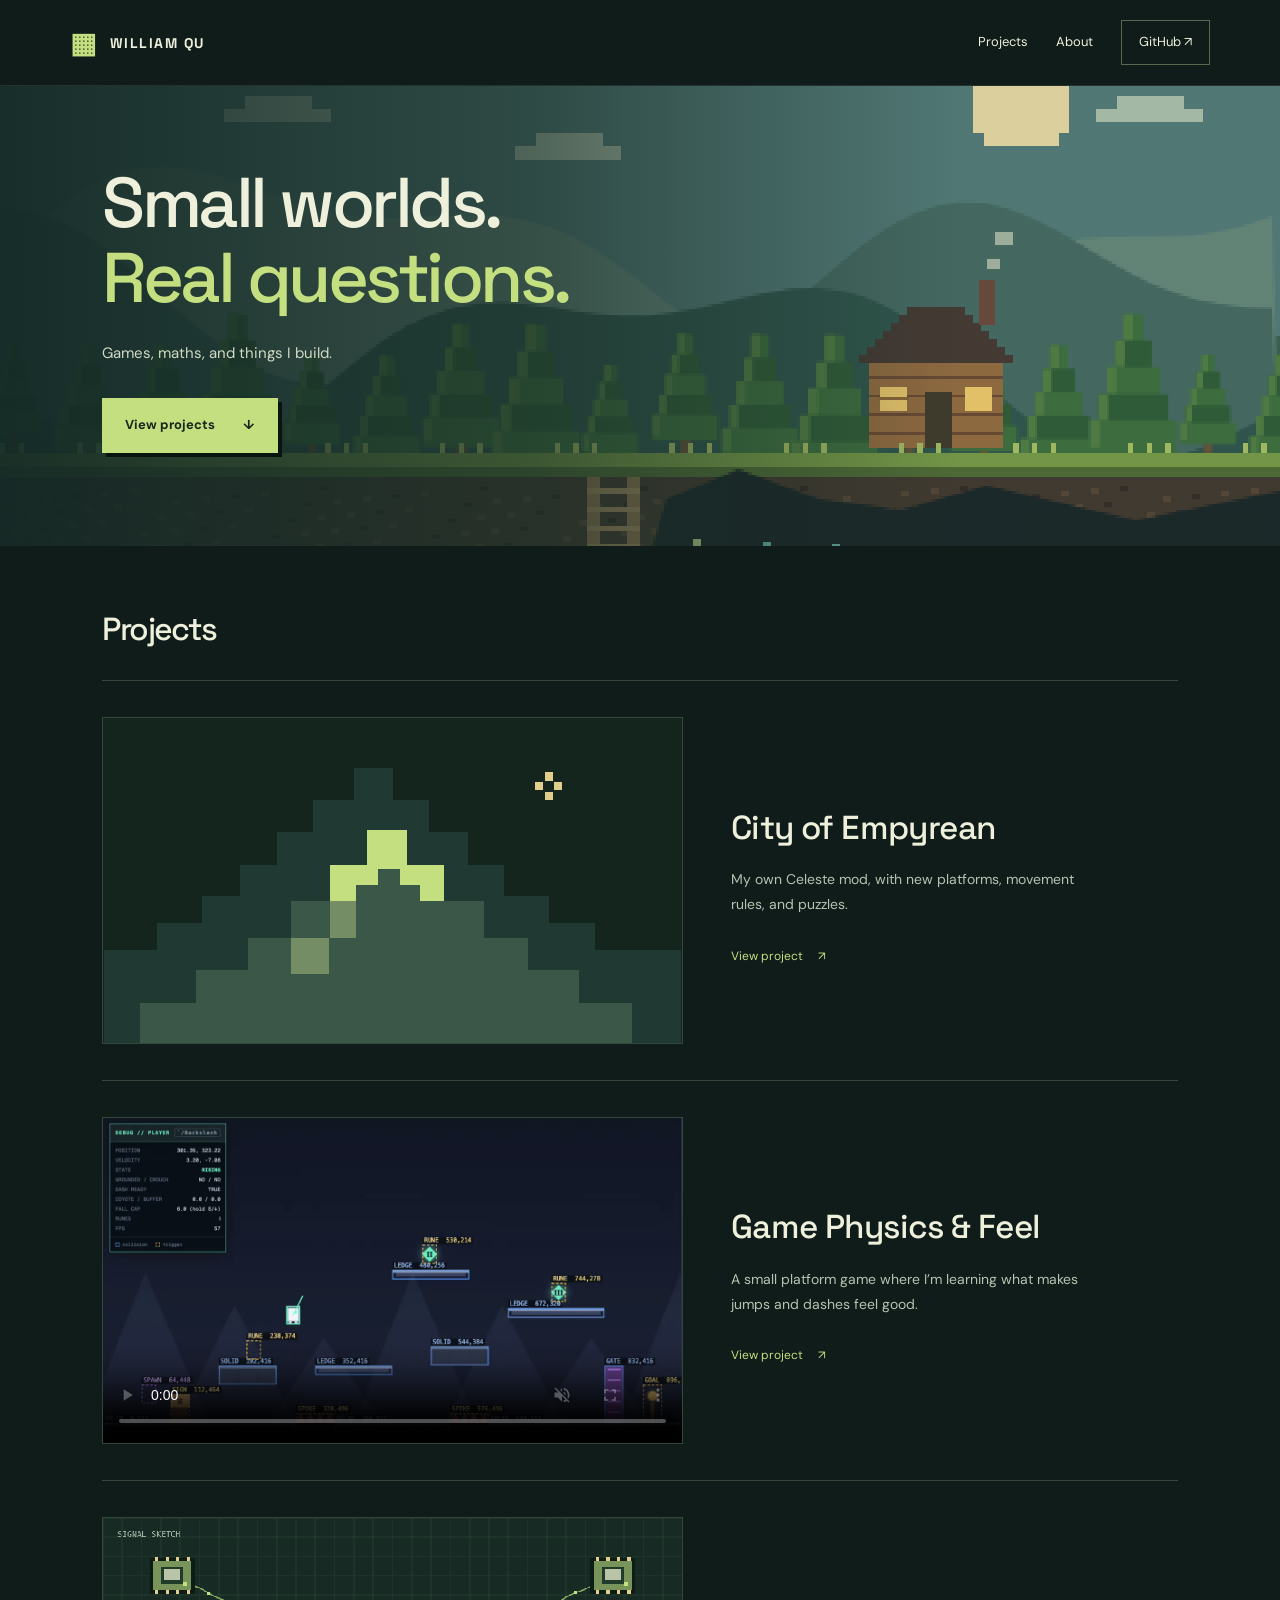
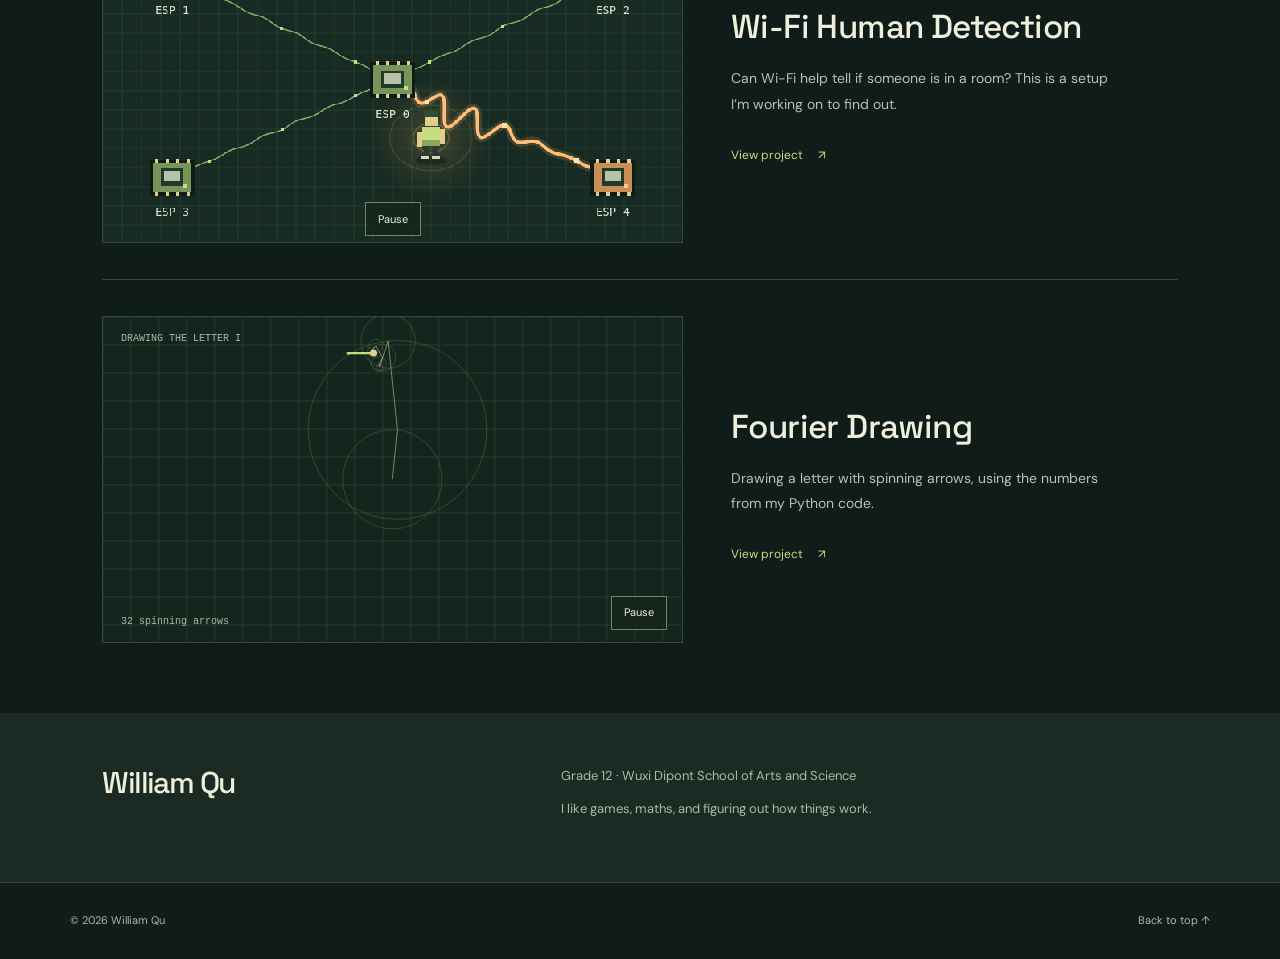
==== commit d3ee69fa: "Animate Wi-Fi home illustration with five ESP boards and walking person" ====
--- a/index.html
+++ b/index.html
@@ -5,7 +5,7 @@
   <title>William Qu — Projects</title>
   <meta name="description" content="Games, maths, and things I build. Projects by William Qu.">
   <meta property="og:title" content="William Qu — Projects"><meta property="og:description" content="City of Empyrean, Game Physics &amp; Feel, Wi-Fi Human Detection, and Fourier Drawing."><meta property="og:type" content="website">
-  <link rel="icon" href="assets/favicon.svg" type="image/svg+xml"><link rel="stylesheet" href="style.css?v=12">
+  <link rel="icon" href="assets/favicon.svg" type="image/svg+xml"><link rel="stylesheet" href="style.css?v=13">
 </head>
 <body class="portfolio">
 <a class="skip" href="#projects">Skip to projects</a>
@@ -20,10 +20,10 @@
   <div class="project-stack">
     <article class="project"><a class="project-open" href="projects/city-of-empyrean.html"><div class="project-art celeste-art" aria-hidden="true"><svg viewBox="0 0 720 405" xmlns="http://www.w3.org/2000/svg"><path fill="#203932" d="M0 290h66v-34h56v-34h48v-38h46v-42h45v-40h51V62h49v40h45v40h48v42h45v38h56v34h58v34h107v115H0z"/><path fill="#3a5748" d="M45 405V355h70v-40h65v-40h54v-47h48v-45h47v-43h49v43h47v45h49v47h55v40h64v40h66v50z"/><path fill="#c3df80" d="M282 228v-45h47v-43h49v43h47v45h-30v-19h-25v-21h-28v21h-27v19z"/><path fill="#748d64" d="M234 275h48v-47h33v47h-34v44h-47z"/><rect x="538" y="80" width="10" height="10" fill="#e1ce8c"/><rect x="550" y="68" width="10" height="10" fill="#e1ce8c"/><rect x="562" y="80" width="10" height="10" fill="#e1ce8c"/><rect x="550" y="92" width="10" height="10" fill="#e1ce8c"/></svg></div><div class="project-info"><h3>City of Empyrean</h3><p>My own Celeste mod, with new platforms, movement rules, and puzzles.</p><span class="read-link">View project <span aria-hidden="true">↗</span></span></div></a></article>
     <article class="project"><div class="project-open"><div class="project-art"><video autoplay muted loop playsinline controls preload="auto" poster="assets/signal-below.jpg" aria-label="Game Physics &amp; Feel gameplay recording"><source src="assets/signal-below.mp4" type="video/mp4">Your browser does not support this video.</video></div><a class="project-info" href="projects/signal-below.html"><h3>Game Physics &amp; Feel</h3><p>A small platform game where I’m learning what makes jumps and dashes feel good.</p><span class="read-link">View project <span aria-hidden="true">↗</span></span></a></div></article>
-    <article class="project"><a class="project-open" href="projects/wifi-sensing.html"><div class="project-art wifi-art"><canvas id="network-art" role="img" aria-label="Four ESP32 sensing nodes connected through a router to a laptop"></canvas></div><div class="project-info"><h3>Wi-Fi Human Detection</h3><p>Can Wi-Fi help tell if someone is in a room? This is a setup I’m working on to find out.</p><span class="read-link">View project <span aria-hidden="true">↗</span></span></div></a></article>
+    <article class="project" id="wifi"><div class="project-open"><div class="project-art wifi-art"><canvas id="wifi-motion" role="img" aria-label="Illustration: a person walks between ESP 0 in the centre and ESP 1 to 4 in the corners, changing the Wi-Fi signal paths. This is a sketch, not recorded data."></canvas><button class="fourier-toggle" id="wifi-toggle" type="button" aria-label="Pause Wi-Fi illustration">Pause</button></div><a class="project-info" href="projects/wifi-sensing.html"><h3>Wi-Fi Human Detection</h3><p>Can Wi-Fi help tell if someone is in a room? This is a setup I’m working on to find out.</p><span class="read-link">View project <span aria-hidden="true">↗</span></span></a></div></article>
     <article class="project" id="fourier"><div class="project-open"><div class="project-art fourier-art"><canvas id="fourier-animation" role="img" aria-label="Spinning arrows drawing the letter I using numbers from my Python code"></canvas><button class="fourier-toggle" id="fourier-toggle" type="button" disabled>Loading…</button><p class="fourier-error" id="fourier-error" hidden>The animation didn’t load. You can still have a look at the Python code.</p></div><a class="project-info" href="projects/fourier-drawing.html"><h3>Fourier Drawing</h3><p>Drawing a letter with spinning arrows, using the numbers from my Python code.</p><span class="read-link">View project <span aria-hidden="true">↗</span></span></a></div></article>
   </div>
 </section>
 <section class="about-wrap" id="about"><div class="section about-simple"><h2>William Qu</h2><div><p>Grade 12 · Wuxi Dipont School of Arts and Science</p><p>I like games, maths, and figuring out how things work.</p></div></div></section>
-</main><footer><span>© 2026 William Qu</span><a href="#top">Back to top ↑</a></footer><script src="landscape.js"></script><script src="app.js?v=12"></script><script src="fourier.js?v=11"></script>
+</main><footer><span>© 2026 William Qu</span><a href="#top">Back to top ↑</a></footer><script src="landscape.js"></script><script src="app.js?v=12"></script><script src="fourier.js?v=11"></script><script src="wifi-motion.js?v=2"></script>
 </body></html>
--- a/style.css
+++ b/style.css
@@ -65,3 +65,4 @@
 summary:hover{color:var(--green)}
 .code-details{margin-top:25px}.code-details[open]>summary{margin-bottom:24px}
 @media(max-width:760px){.detail-hero{padding-top:36px;padding-bottom:40px}.feature-grid{gap:30px}.feature-grid article{padding:0}.fourier-lab{padding:0}.fourier-actions label{max-width:none}}
+.wifi-art #wifi-toggle{right:50%;bottom:6px;transform:translateX(50%)}
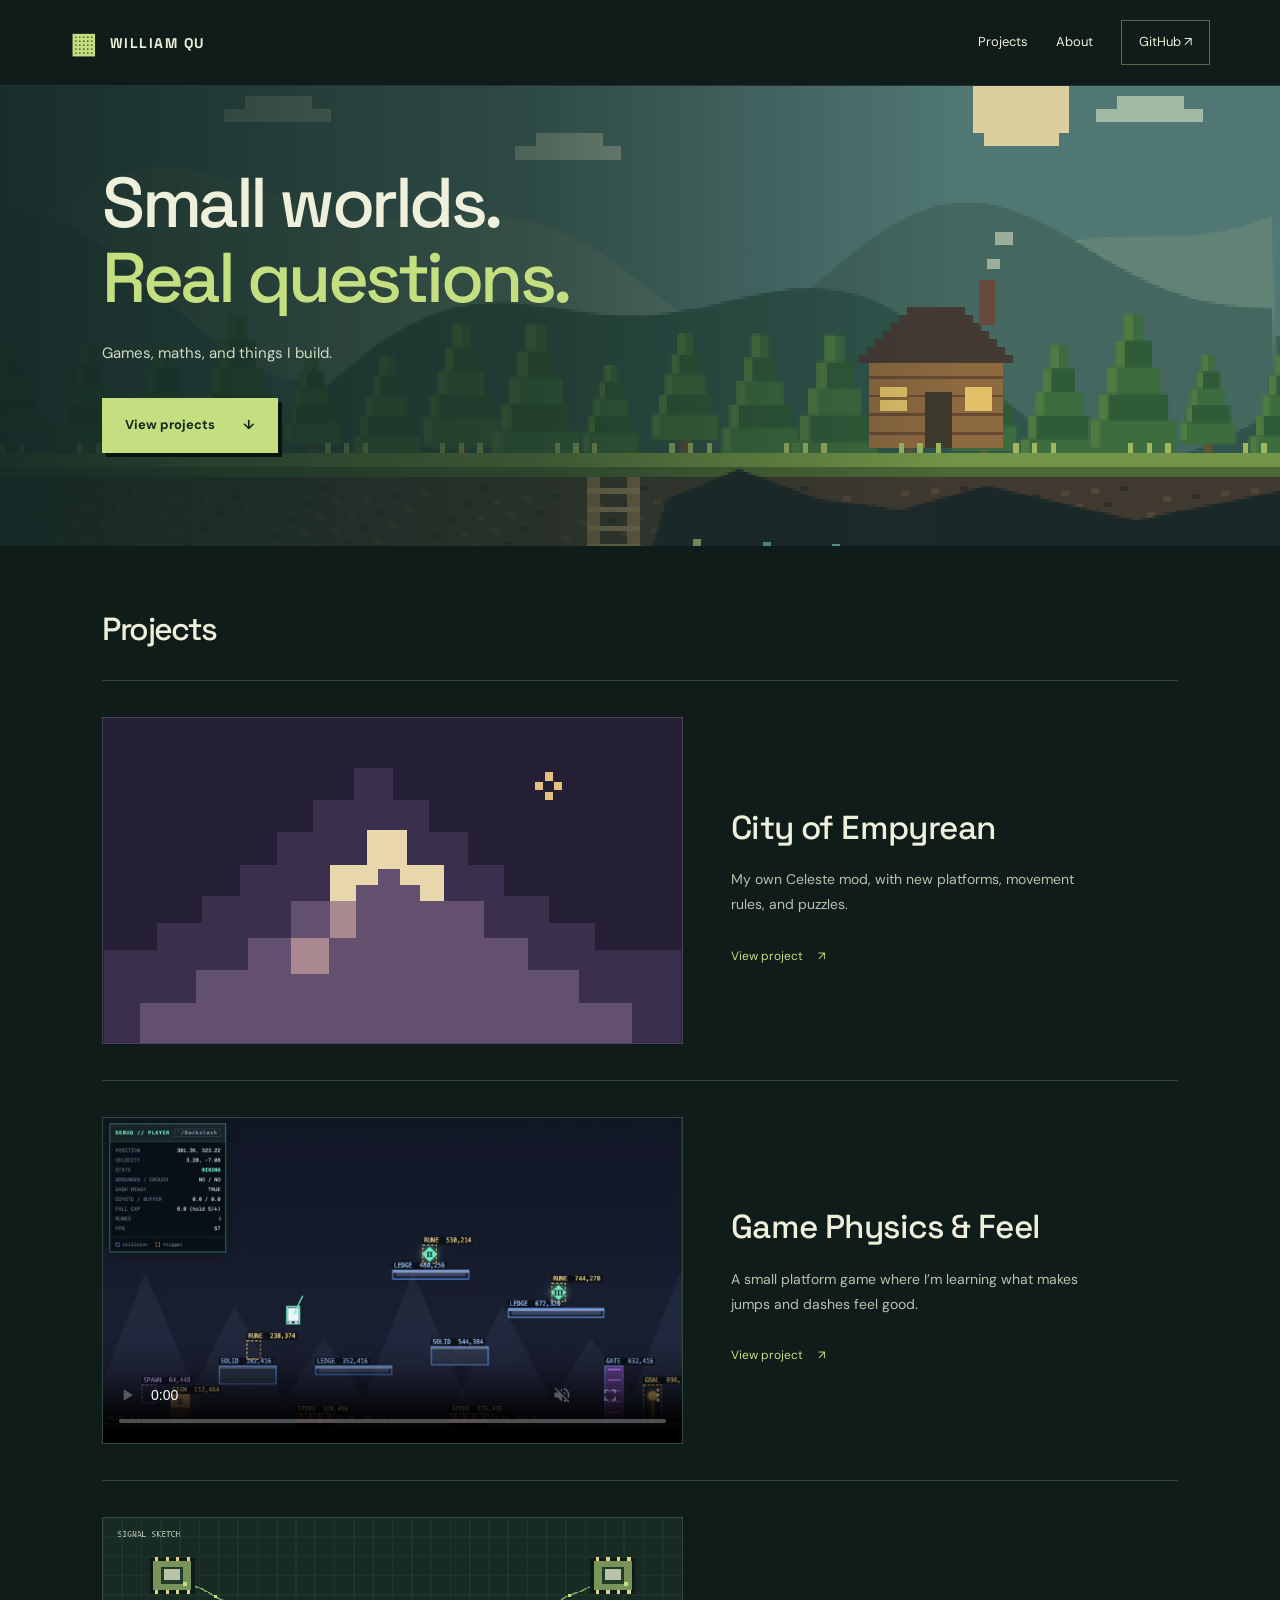
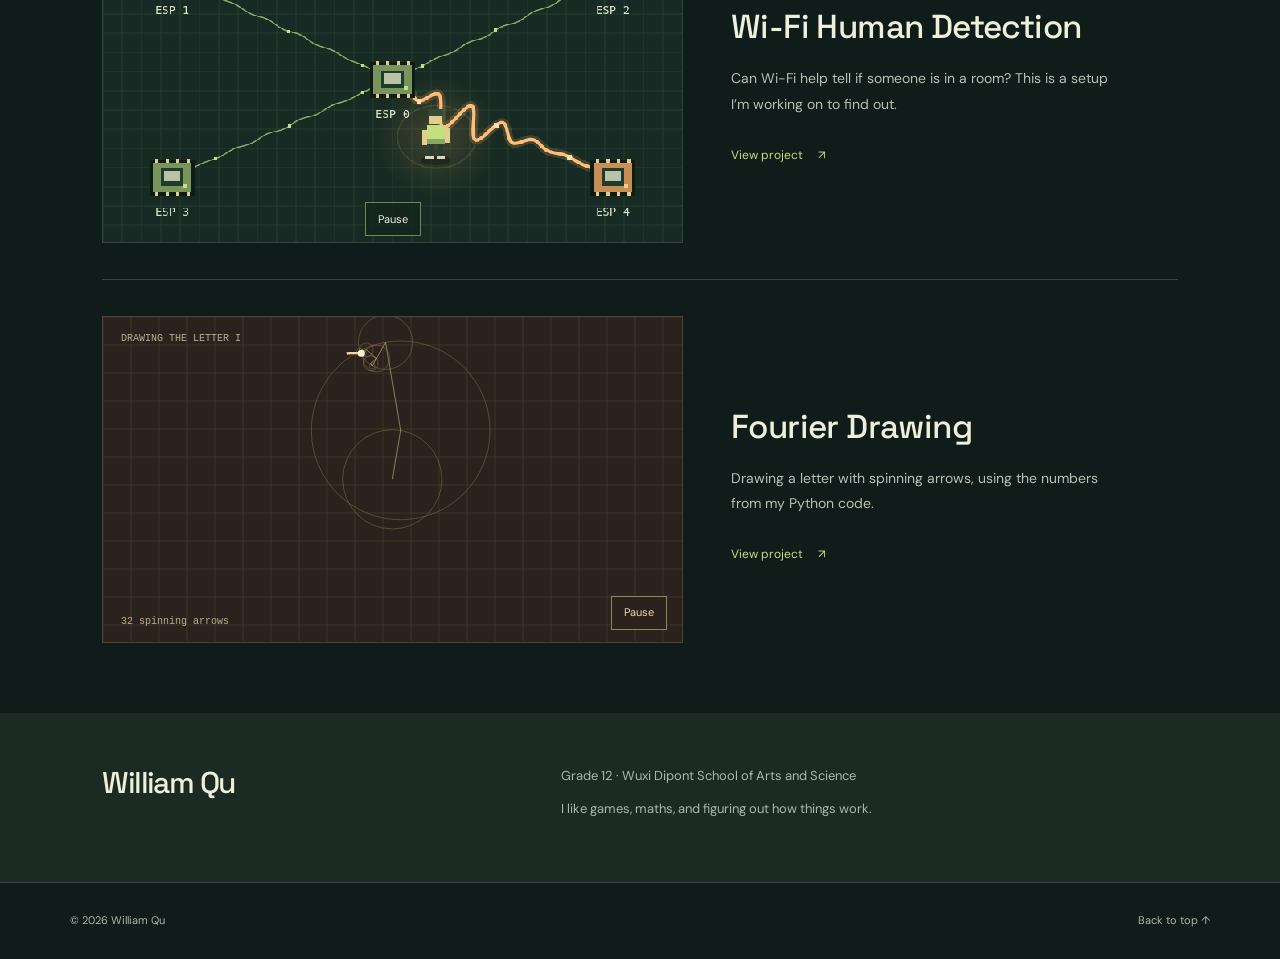
==== commit e1a79ca2: "Give home project artwork distinct purple blue green and gold palettes" ====
--- a/index.html
+++ b/index.html
@@ -5,7 +5,7 @@
   <title>William Qu — Projects</title>
   <meta name="description" content="Games, maths, and things I build. Projects by William Qu.">
   <meta property="og:title" content="William Qu — Projects"><meta property="og:description" content="City of Empyrean, Game Physics &amp; Feel, Wi-Fi Human Detection, and Fourier Drawing."><meta property="og:type" content="website">
-  <link rel="icon" href="assets/favicon.svg" type="image/svg+xml"><link rel="stylesheet" href="style.css?v=13">
+  <link rel="icon" href="assets/favicon.svg" type="image/svg+xml"><link rel="stylesheet" href="style.css?v=17">
 </head>
 <body class="portfolio">
 <a class="skip" href="#projects">Skip to projects</a>
@@ -18,12 +18,12 @@
 <section class="section projects" id="projects" aria-labelledby="projects-title">
   <h2 id="projects-title">Projects</h2>
   <div class="project-stack">
-    <article class="project"><a class="project-open" href="projects/city-of-empyrean.html"><div class="project-art celeste-art" aria-hidden="true"><svg viewBox="0 0 720 405" xmlns="http://www.w3.org/2000/svg"><path fill="#203932" d="M0 290h66v-34h56v-34h48v-38h46v-42h45v-40h51V62h49v40h45v40h48v42h45v38h56v34h58v34h107v115H0z"/><path fill="#3a5748" d="M45 405V355h70v-40h65v-40h54v-47h48v-45h47v-43h49v43h47v45h49v47h55v40h64v40h66v50z"/><path fill="#c3df80" d="M282 228v-45h47v-43h49v43h47v45h-30v-19h-25v-21h-28v21h-27v19z"/><path fill="#748d64" d="M234 275h48v-47h33v47h-34v44h-47z"/><rect x="538" y="80" width="10" height="10" fill="#e1ce8c"/><rect x="550" y="68" width="10" height="10" fill="#e1ce8c"/><rect x="562" y="80" width="10" height="10" fill="#e1ce8c"/><rect x="550" y="92" width="10" height="10" fill="#e1ce8c"/></svg></div><div class="project-info"><h3>City of Empyrean</h3><p>My own Celeste mod, with new platforms, movement rules, and puzzles.</p><span class="read-link">View project <span aria-hidden="true">↗</span></span></div></a></article>
+    <article class="project"><a class="project-open" href="projects/city-of-empyrean.html"><div class="project-art celeste-art" aria-hidden="true"><svg viewBox="0 0 720 405" xmlns="http://www.w3.org/2000/svg"><path fill="#3a304e" d="M0 290h66v-34h56v-34h48v-38h46v-42h45v-40h51V62h49v40h45v40h48v42h45v38h56v34h58v34h107v115H0z"/><path fill="#62506e" d="M45 405V355h70v-40h65v-40h54v-47h48v-45h47v-43h49v43h47v45h49v47h55v40h64v40h66v50z"/><path fill="#e8d7ac" d="M282 228v-45h47v-43h49v43h47v45h-30v-19h-25v-21h-28v21h-27v19z"/><path fill="#aa8890" d="M234 275h48v-47h33v47h-34v44h-47z"/><rect x="538" y="80" width="10" height="10" fill="#e6be7d"/><rect x="550" y="68" width="10" height="10" fill="#e6be7d"/><rect x="562" y="80" width="10" height="10" fill="#e6be7d"/><rect x="550" y="92" width="10" height="10" fill="#e6be7d"/></svg></div><div class="project-info"><h3>City of Empyrean</h3><p>My own Celeste mod, with new platforms, movement rules, and puzzles.</p><span class="read-link">View project <span aria-hidden="true">↗</span></span></div></a></article>
     <article class="project"><div class="project-open"><div class="project-art"><video autoplay muted loop playsinline controls preload="auto" poster="assets/signal-below.jpg" aria-label="Game Physics &amp; Feel gameplay recording"><source src="assets/signal-below.mp4" type="video/mp4">Your browser does not support this video.</video></div><a class="project-info" href="projects/signal-below.html"><h3>Game Physics &amp; Feel</h3><p>A small platform game where I’m learning what makes jumps and dashes feel good.</p><span class="read-link">View project <span aria-hidden="true">↗</span></span></a></div></article>
     <article class="project" id="wifi"><div class="project-open"><div class="project-art wifi-art"><canvas id="wifi-motion" role="img" aria-label="Illustration: a person walks between ESP 0 in the centre and ESP 1 to 4 in the corners, changing the Wi-Fi signal paths. This is a sketch, not recorded data."></canvas><button class="fourier-toggle" id="wifi-toggle" type="button" aria-label="Pause Wi-Fi illustration">Pause</button></div><a class="project-info" href="projects/wifi-sensing.html"><h3>Wi-Fi Human Detection</h3><p>Can Wi-Fi help tell if someone is in a room? This is a setup I’m working on to find out.</p><span class="read-link">View project <span aria-hidden="true">↗</span></span></a></div></article>
     <article class="project" id="fourier"><div class="project-open"><div class="project-art fourier-art"><canvas id="fourier-animation" role="img" aria-label="Spinning arrows drawing the letter I using numbers from my Python code"></canvas><button class="fourier-toggle" id="fourier-toggle" type="button" disabled>Loading…</button><p class="fourier-error" id="fourier-error" hidden>The animation didn’t load. You can still have a look at the Python code.</p></div><a class="project-info" href="projects/fourier-drawing.html"><h3>Fourier Drawing</h3><p>Drawing a letter with spinning arrows, using the numbers from my Python code.</p><span class="read-link">View project <span aria-hidden="true">↗</span></span></a></div></article>
   </div>
 </section>
 <section class="about-wrap" id="about"><div class="section about-simple"><h2>William Qu</h2><div><p>Grade 12 · Wuxi Dipont School of Arts and Science</p><p>I like games, maths, and figuring out how things work.</p></div></div></section>
-</main><footer><span>© 2026 William Qu</span><a href="#top">Back to top ↑</a></footer><script src="landscape.js"></script><script src="app.js?v=12"></script><script src="fourier.js?v=11"></script><script src="wifi-motion.js?v=2"></script>
+</main><footer><span>© 2026 William Qu</span><a href="#top">Back to top ↑</a></footer><script src="landscape.js"></script><script src="app.js?v=12"></script><script src="fourier.js?v=17"></script><script src="wifi-motion.js?v=2"></script>
 </body></html>
--- a/style.css
+++ b/style.css
@@ -66,3 +66,18 @@
 .code-details{margin-top:25px}.code-details[open]>summary{margin-bottom:24px}
 @media(max-width:760px){.detail-hero{padding-top:36px;padding-bottom:40px}.feature-grid{gap:30px}.feature-grid article{padding:0}.fourier-lab{padding:0}.fourier-actions label{max-width:none}}
 .wifi-art #wifi-toggle{right:50%;bottom:6px;transform:translateX(50%)}
+.network-figure img{display:block;width:100%;height:auto}
+.network-key{display:flex;justify-content:center;flex-wrap:wrap;gap:16px 32px;padding:16px 0 0;color:var(--muted);font-size:12px}
+.network-key span{display:flex;align-items:center;gap:10px}
+.network-key i{display:inline-block;width:28px;border-top:2px solid var(--green)}
+.network-key .signal-back{border-top:2px dashed var(--gold)}
+
+.network-figure{margin-left:0;margin-right:0}
+.network-figure img{max-width:860px;margin:auto}
+
+/* Individual home-card palettes, within the existing dark portfolio. */
+.portfolio .project-stack .celeste-art{background:#251f36;border-color:#4c405b}
+.portfolio .project-stack .fourier-art{background:#2b221d;border-color:#534134}
+.portfolio .fourier-art .fourier-toggle{background:#2b221de8;border-color:#9e8158;color:#f0d79f}
+.portfolio .fourier-art .fourier-toggle:hover{border-color:#f0d79f;color:#fff0cd}
+.portfolio .fourier-art .fourier-error{color:#d1b888}
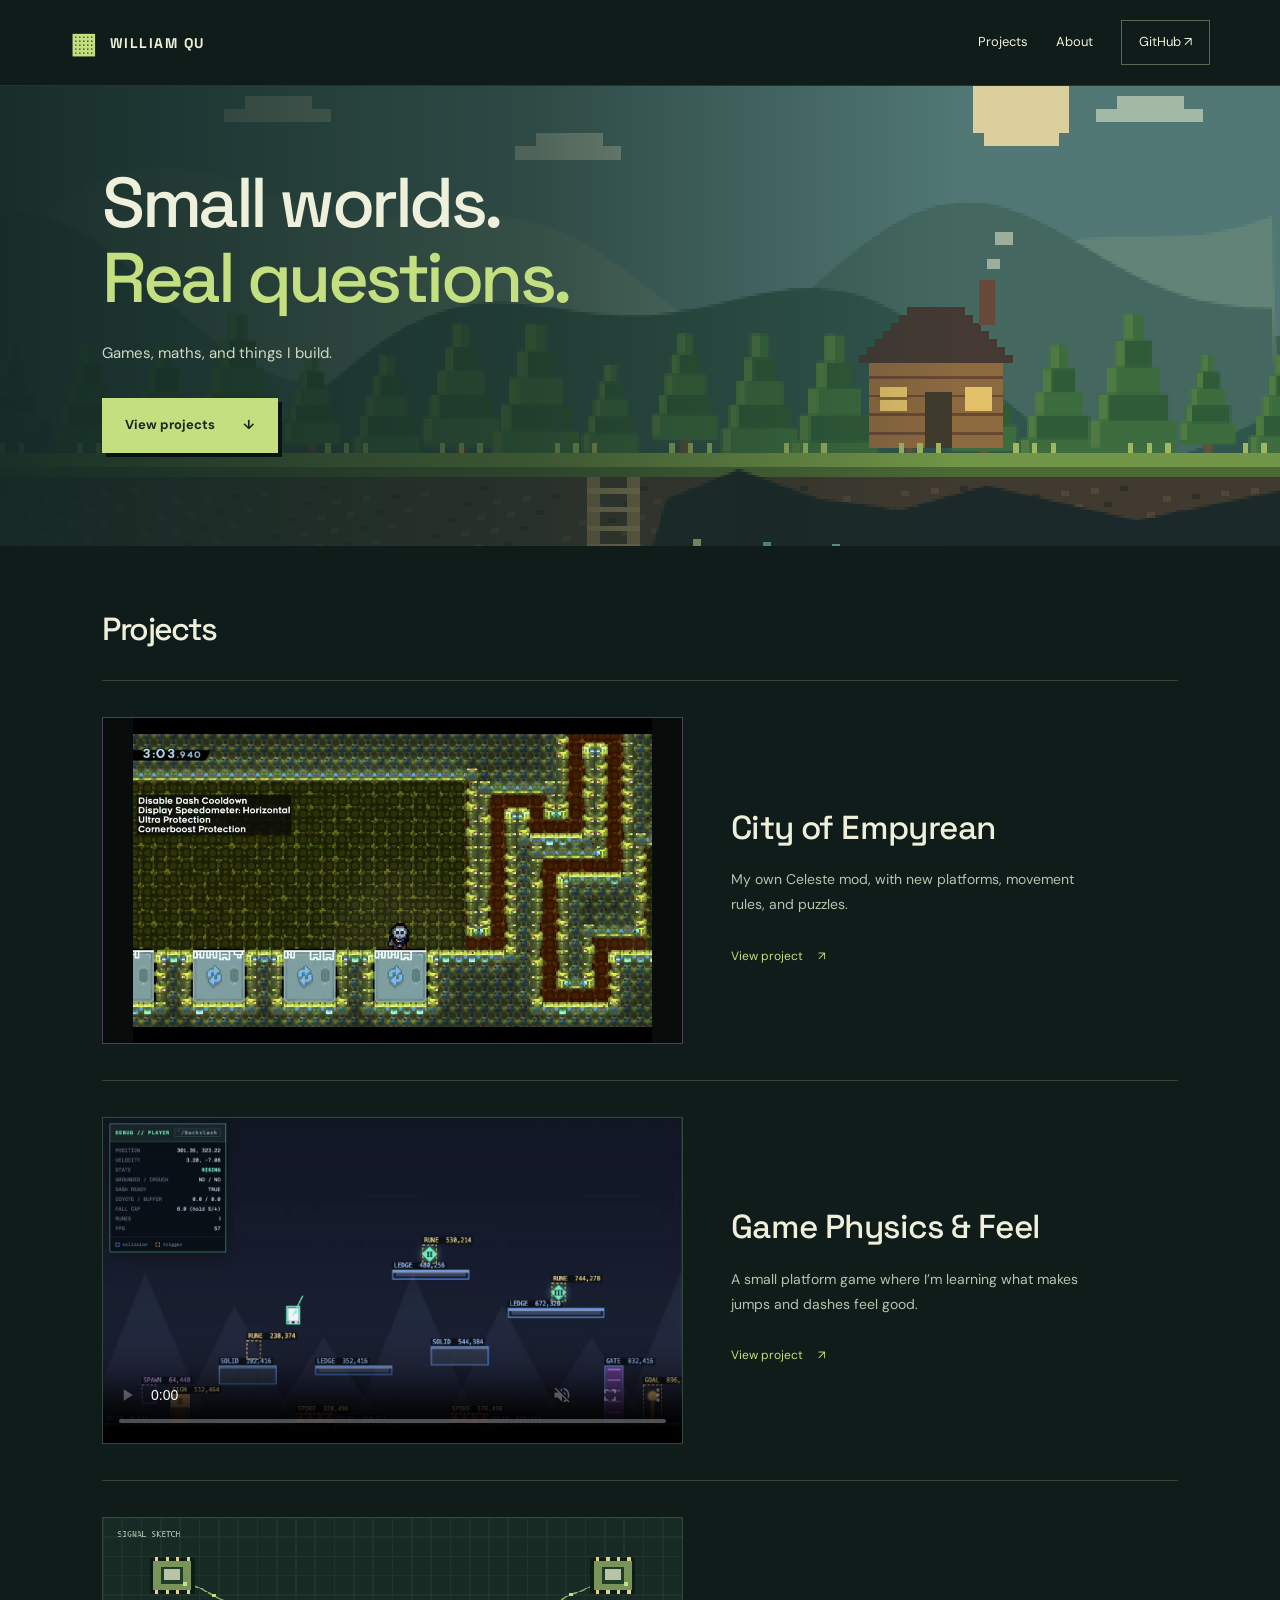
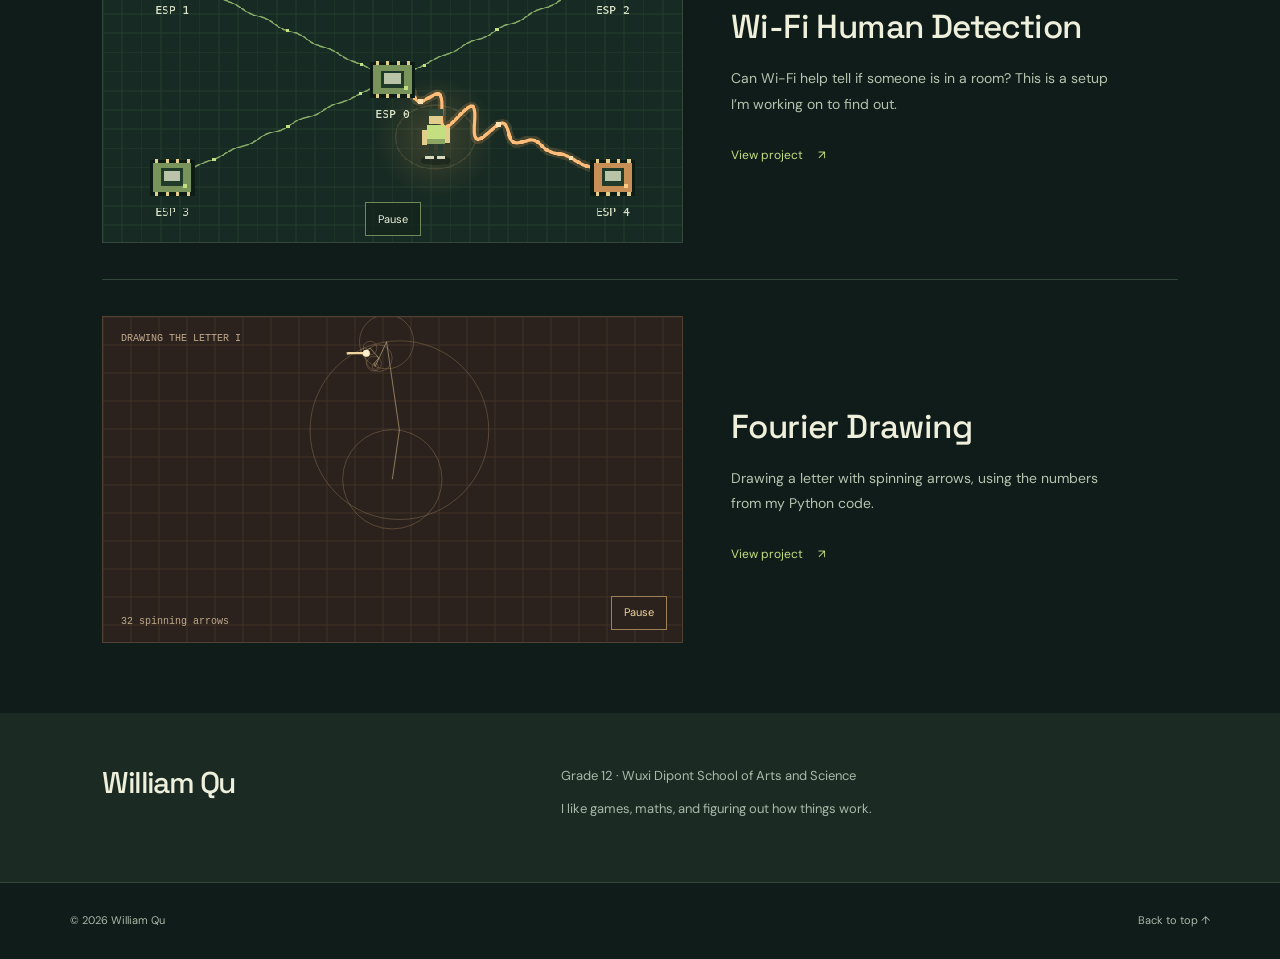
==== commit bbc62f75: "Show City of Empyrean gameplay and personal story plans" ====
--- a/index.html
+++ b/index.html
@@ -5,7 +5,7 @@
   <title>William Qu — Projects</title>
   <meta name="description" content="Games, maths, and things I build. Projects by William Qu.">
   <meta property="og:title" content="William Qu — Projects"><meta property="og:description" content="City of Empyrean, Game Physics &amp; Feel, Wi-Fi Human Detection, and Fourier Drawing."><meta property="og:type" content="website">
-  <link rel="icon" href="assets/favicon.svg" type="image/svg+xml"><link rel="stylesheet" href="style.css?v=17">
+  <link rel="icon" href="assets/favicon.svg" type="image/svg+xml"><link rel="stylesheet" href="style.css?v=18">
 </head>
 <body class="portfolio">
 <a class="skip" href="#projects">Skip to projects</a>
@@ -18,7 +18,7 @@
 <section class="section projects" id="projects" aria-labelledby="projects-title">
   <h2 id="projects-title">Projects</h2>
   <div class="project-stack">
-    <article class="project"><a class="project-open" href="projects/city-of-empyrean.html"><div class="project-art celeste-art" aria-hidden="true"><svg viewBox="0 0 720 405" xmlns="http://www.w3.org/2000/svg"><path fill="#3a304e" d="M0 290h66v-34h56v-34h48v-38h46v-42h45v-40h51V62h49v40h45v40h48v42h45v38h56v34h58v34h107v115H0z"/><path fill="#62506e" d="M45 405V355h70v-40h65v-40h54v-47h48v-45h47v-43h49v43h47v45h49v47h55v40h64v40h66v50z"/><path fill="#e8d7ac" d="M282 228v-45h47v-43h49v43h47v45h-30v-19h-25v-21h-28v21h-27v19z"/><path fill="#aa8890" d="M234 275h48v-47h33v47h-34v44h-47z"/><rect x="538" y="80" width="10" height="10" fill="#e6be7d"/><rect x="550" y="68" width="10" height="10" fill="#e6be7d"/><rect x="562" y="80" width="10" height="10" fill="#e6be7d"/><rect x="550" y="92" width="10" height="10" fill="#e6be7d"/></svg></div><div class="project-info"><h3>City of Empyrean</h3><p>My own Celeste mod, with new platforms, movement rules, and puzzles.</p><span class="read-link">View project <span aria-hidden="true">↗</span></span></div></a></article>
+    <article class="project"><a class="project-open" href="projects/city-of-empyrean.html"><div class="project-art celeste-art"><img src="assets/city-gameplay-room.png" width="960" height="600" loading="lazy" alt="A room in my Celeste mod, with stone passages and blocks marked with blue symbols"></div><div class="project-info"><h3>City of Empyrean</h3><p>My own Celeste mod, with new platforms, movement rules, and puzzles.</p><span class="read-link">View project <span aria-hidden="true">↗</span></span></div></a></article>
     <article class="project"><div class="project-open"><div class="project-art"><video autoplay muted loop playsinline controls preload="auto" poster="assets/signal-below.jpg" aria-label="Game Physics &amp; Feel gameplay recording"><source src="assets/signal-below.mp4" type="video/mp4">Your browser does not support this video.</video></div><a class="project-info" href="projects/signal-below.html"><h3>Game Physics &amp; Feel</h3><p>A small platform game where I’m learning what makes jumps and dashes feel good.</p><span class="read-link">View project <span aria-hidden="true">↗</span></span></a></div></article>
     <article class="project" id="wifi"><div class="project-open"><div class="project-art wifi-art"><canvas id="wifi-motion" role="img" aria-label="Illustration: a person walks between ESP 0 in the centre and ESP 1 to 4 in the corners, changing the Wi-Fi signal paths. This is a sketch, not recorded data."></canvas><button class="fourier-toggle" id="wifi-toggle" type="button" aria-label="Pause Wi-Fi illustration">Pause</button></div><a class="project-info" href="projects/wifi-sensing.html"><h3>Wi-Fi Human Detection</h3><p>Can Wi-Fi help tell if someone is in a room? This is a setup I’m working on to find out.</p><span class="read-link">View project <span aria-hidden="true">↗</span></span></a></div></article>
     <article class="project" id="fourier"><div class="project-open"><div class="project-art fourier-art"><canvas id="fourier-animation" role="img" aria-label="Spinning arrows drawing the letter I using numbers from my Python code"></canvas><button class="fourier-toggle" id="fourier-toggle" type="button" disabled>Loading…</button><p class="fourier-error" id="fourier-error" hidden>The animation didn’t load. You can still have a look at the Python code.</p></div><a class="project-info" href="projects/fourier-drawing.html"><h3>Fourier Drawing</h3><p>Drawing a letter with spinning arrows, using the numbers from my Python code.</p><span class="read-link">View project <span aria-hidden="true">↗</span></span></a></div></article>
--- a/style.css
+++ b/style.css
@@ -81,3 +81,14 @@
 .portfolio .fourier-art .fourier-toggle{background:#2b221de8;border-color:#9e8158;color:#f0d79f}
 .portfolio .fourier-art .fourier-toggle:hover{border-color:#f0d79f;color:#fff0cd}
 .portfolio .fourier-art .fourier-error{color:#d1b888}
+
+/* Actual mod screenshots and William’s original story notes. */
+.portfolio .project-stack .celeste-art img{object-fit:contain;background:#080d0b}
+.city-screenshots{display:grid;grid-template-columns:minmax(0,1fr) minmax(0,1fr);gap:24px}
+.city-screenshots figure,.city-notes{margin:0;min-width:0}
+.city-image-link{display:block;border:1px solid var(--line);background:#080d0b}
+.city-image-link:hover{border-color:var(--green)}
+.city-image-link img{width:100%;height:auto}
+.city-notes{margin-top:30px;max-width:680px}
+.city-notes .caption{margin-top:12px}
+@media(max-width:760px){.city-screenshots{grid-template-columns:1fr;gap:20px}}
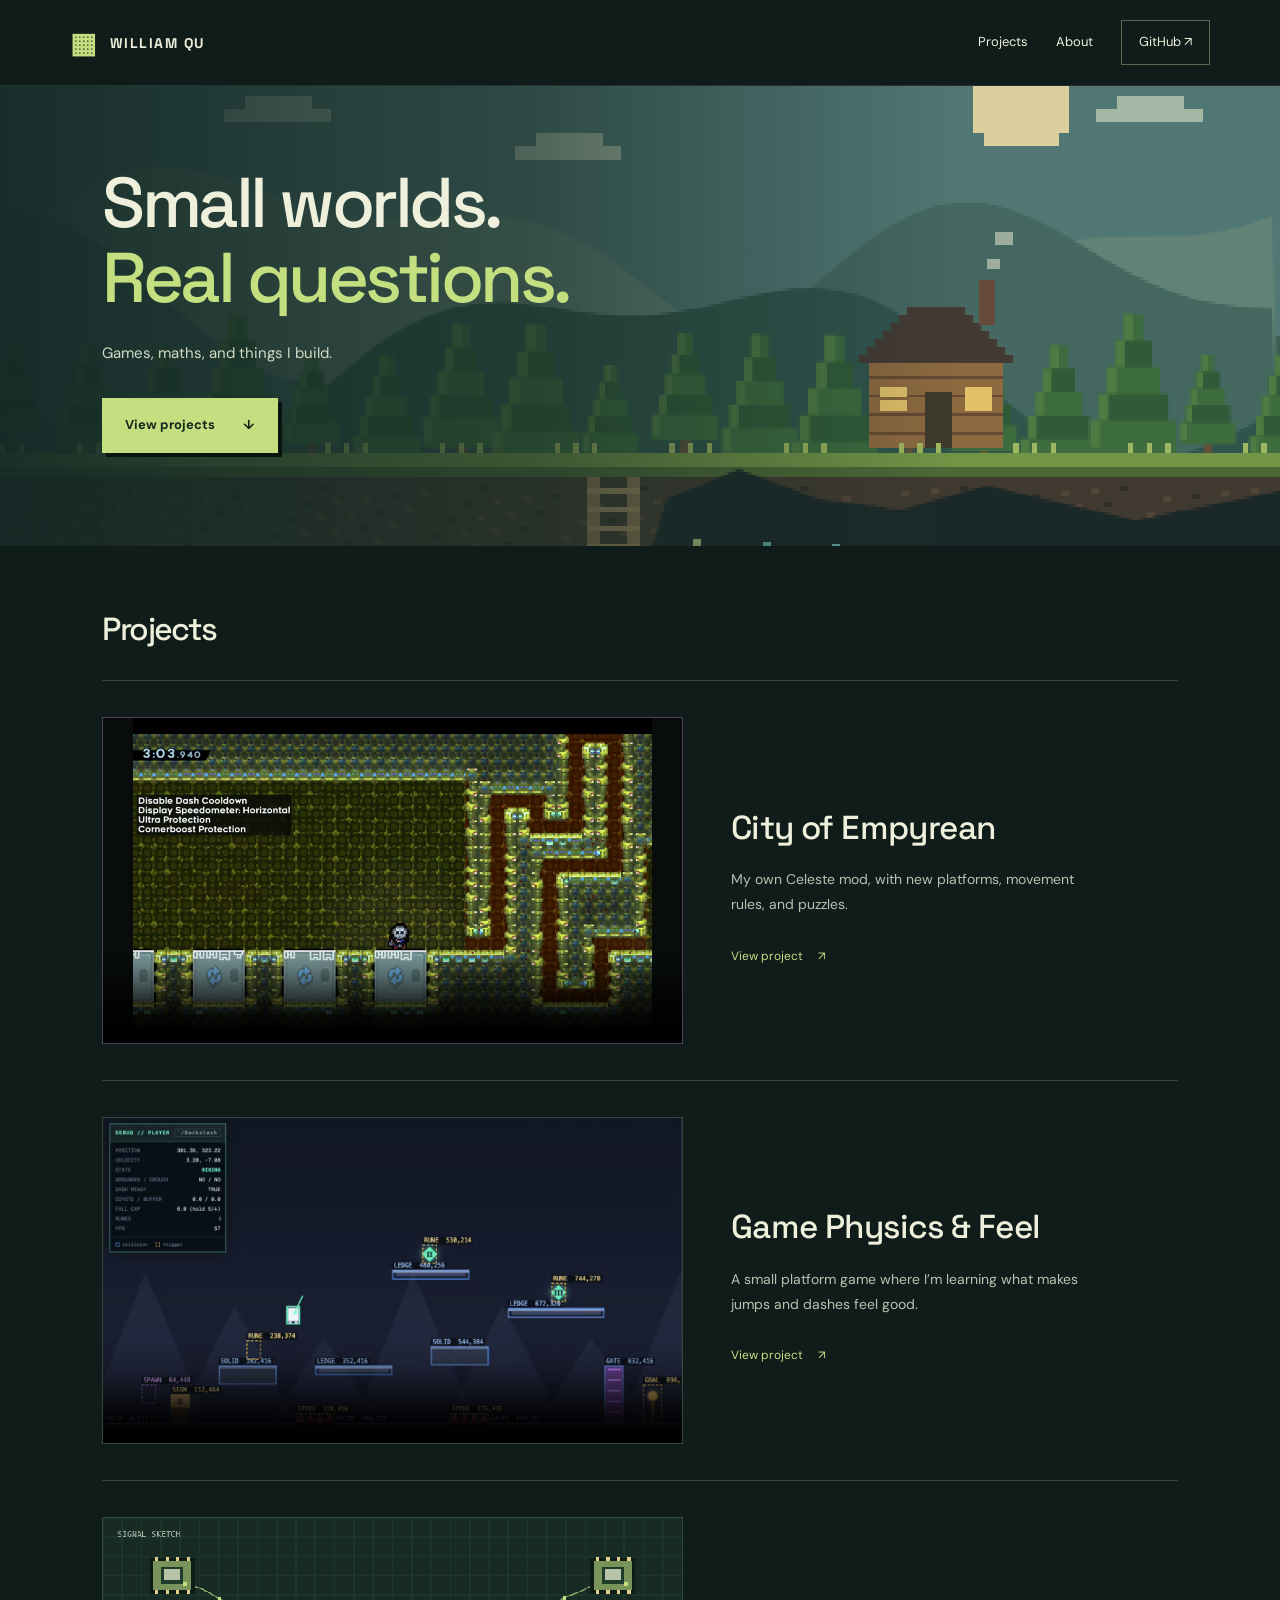
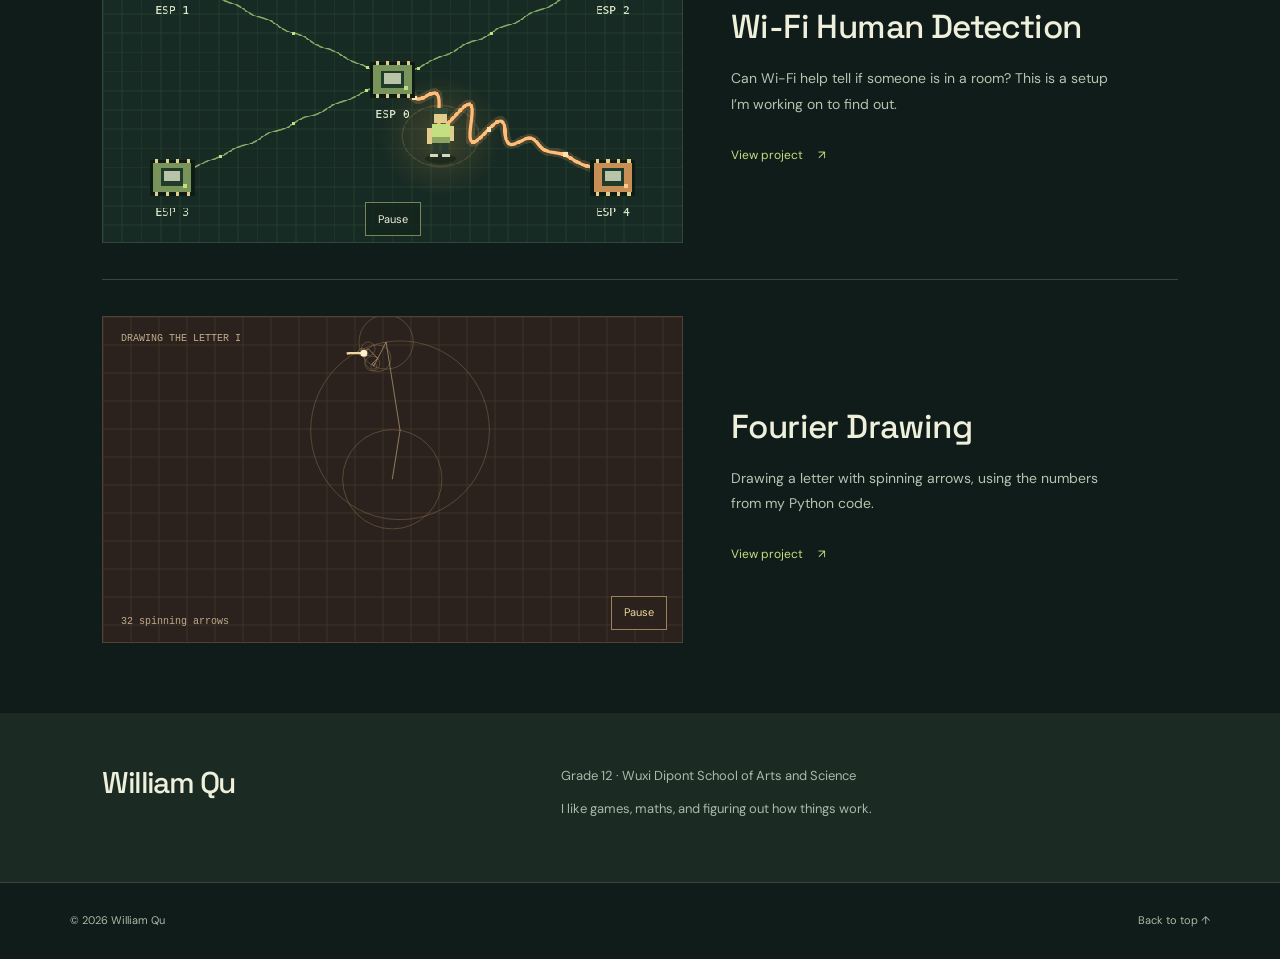
==== commit e915d8bc: "Show City of Empyrean gameplay video on the homepage" ====
--- a/index.html
+++ b/index.html
@@ -5,7 +5,7 @@
   <title>William Qu — Projects</title>
   <meta name="description" content="Games, maths, and things I build. Projects by William Qu.">
   <meta property="og:title" content="William Qu — Projects"><meta property="og:description" content="City of Empyrean, Game Physics &amp; Feel, Wi-Fi Human Detection, and Fourier Drawing."><meta property="og:type" content="website">
-  <link rel="icon" href="assets/favicon.svg" type="image/svg+xml"><link rel="stylesheet" href="style.css?v=18">
+  <link rel="icon" href="assets/favicon.svg" type="image/svg+xml"><link rel="stylesheet" href="style.css?v=19">
 </head>
 <body class="portfolio">
 <a class="skip" href="#projects">Skip to projects</a>
@@ -18,7 +18,7 @@
 <section class="section projects" id="projects" aria-labelledby="projects-title">
   <h2 id="projects-title">Projects</h2>
   <div class="project-stack">
-    <article class="project"><a class="project-open" href="projects/city-of-empyrean.html"><div class="project-art celeste-art"><img src="assets/city-gameplay-room.png" width="960" height="600" loading="lazy" alt="A room in my Celeste mod, with stone passages and blocks marked with blue symbols"></div><div class="project-info"><h3>City of Empyrean</h3><p>My own Celeste mod, with new platforms, movement rules, and puzzles.</p><span class="read-link">View project <span aria-hidden="true">↗</span></span></div></a></article>
+    <article class="project"><div class="project-open"><div class="project-art celeste-art"><video autoplay muted loop playsinline controls preload="metadata" poster="assets/city-gameplay-room.png" aria-label="City of Empyrean gameplay recording"><source src="assets/city-of-empyrean.mp4" type="video/mp4">Your browser does not support this video.</video></div><a class="project-info" href="projects/city-of-empyrean.html"><h3>City of Empyrean</h3><p>My own Celeste mod, with new platforms, movement rules, and puzzles.</p><span class="read-link">View project <span aria-hidden="true">↗</span></span></a></div></article>
     <article class="project"><div class="project-open"><div class="project-art"><video autoplay muted loop playsinline controls preload="auto" poster="assets/signal-below.jpg" aria-label="Game Physics &amp; Feel gameplay recording"><source src="assets/signal-below.mp4" type="video/mp4">Your browser does not support this video.</video></div><a class="project-info" href="projects/signal-below.html"><h3>Game Physics &amp; Feel</h3><p>A small platform game where I’m learning what makes jumps and dashes feel good.</p><span class="read-link">View project <span aria-hidden="true">↗</span></span></a></div></article>
     <article class="project" id="wifi"><div class="project-open"><div class="project-art wifi-art"><canvas id="wifi-motion" role="img" aria-label="Illustration: a person walks between ESP 0 in the centre and ESP 1 to 4 in the corners, changing the Wi-Fi signal paths. This is a sketch, not recorded data."></canvas><button class="fourier-toggle" id="wifi-toggle" type="button" aria-label="Pause Wi-Fi illustration">Pause</button></div><a class="project-info" href="projects/wifi-sensing.html"><h3>Wi-Fi Human Detection</h3><p>Can Wi-Fi help tell if someone is in a room? This is a setup I’m working on to find out.</p><span class="read-link">View project <span aria-hidden="true">↗</span></span></a></div></article>
     <article class="project" id="fourier"><div class="project-open"><div class="project-art fourier-art"><canvas id="fourier-animation" role="img" aria-label="Spinning arrows drawing the letter I using numbers from my Python code"></canvas><button class="fourier-toggle" id="fourier-toggle" type="button" disabled>Loading…</button><p class="fourier-error" id="fourier-error" hidden>The animation didn’t load. You can still have a look at the Python code.</p></div><a class="project-info" href="projects/fourier-drawing.html"><h3>Fourier Drawing</h3><p>Drawing a letter with spinning arrows, using the numbers from my Python code.</p><span class="read-link">View project <span aria-hidden="true">↗</span></span></a></div></article>
--- a/style.css
+++ b/style.css
@@ -92,3 +92,5 @@
 .city-notes{margin-top:30px;max-width:680px}
 .city-notes .caption{margin-top:12px}
 @media(max-width:760px){.city-screenshots{grid-template-columns:1fr;gap:20px}}
+
+.portfolio .project-stack .celeste-art video{object-fit:contain;background:#080d0b}
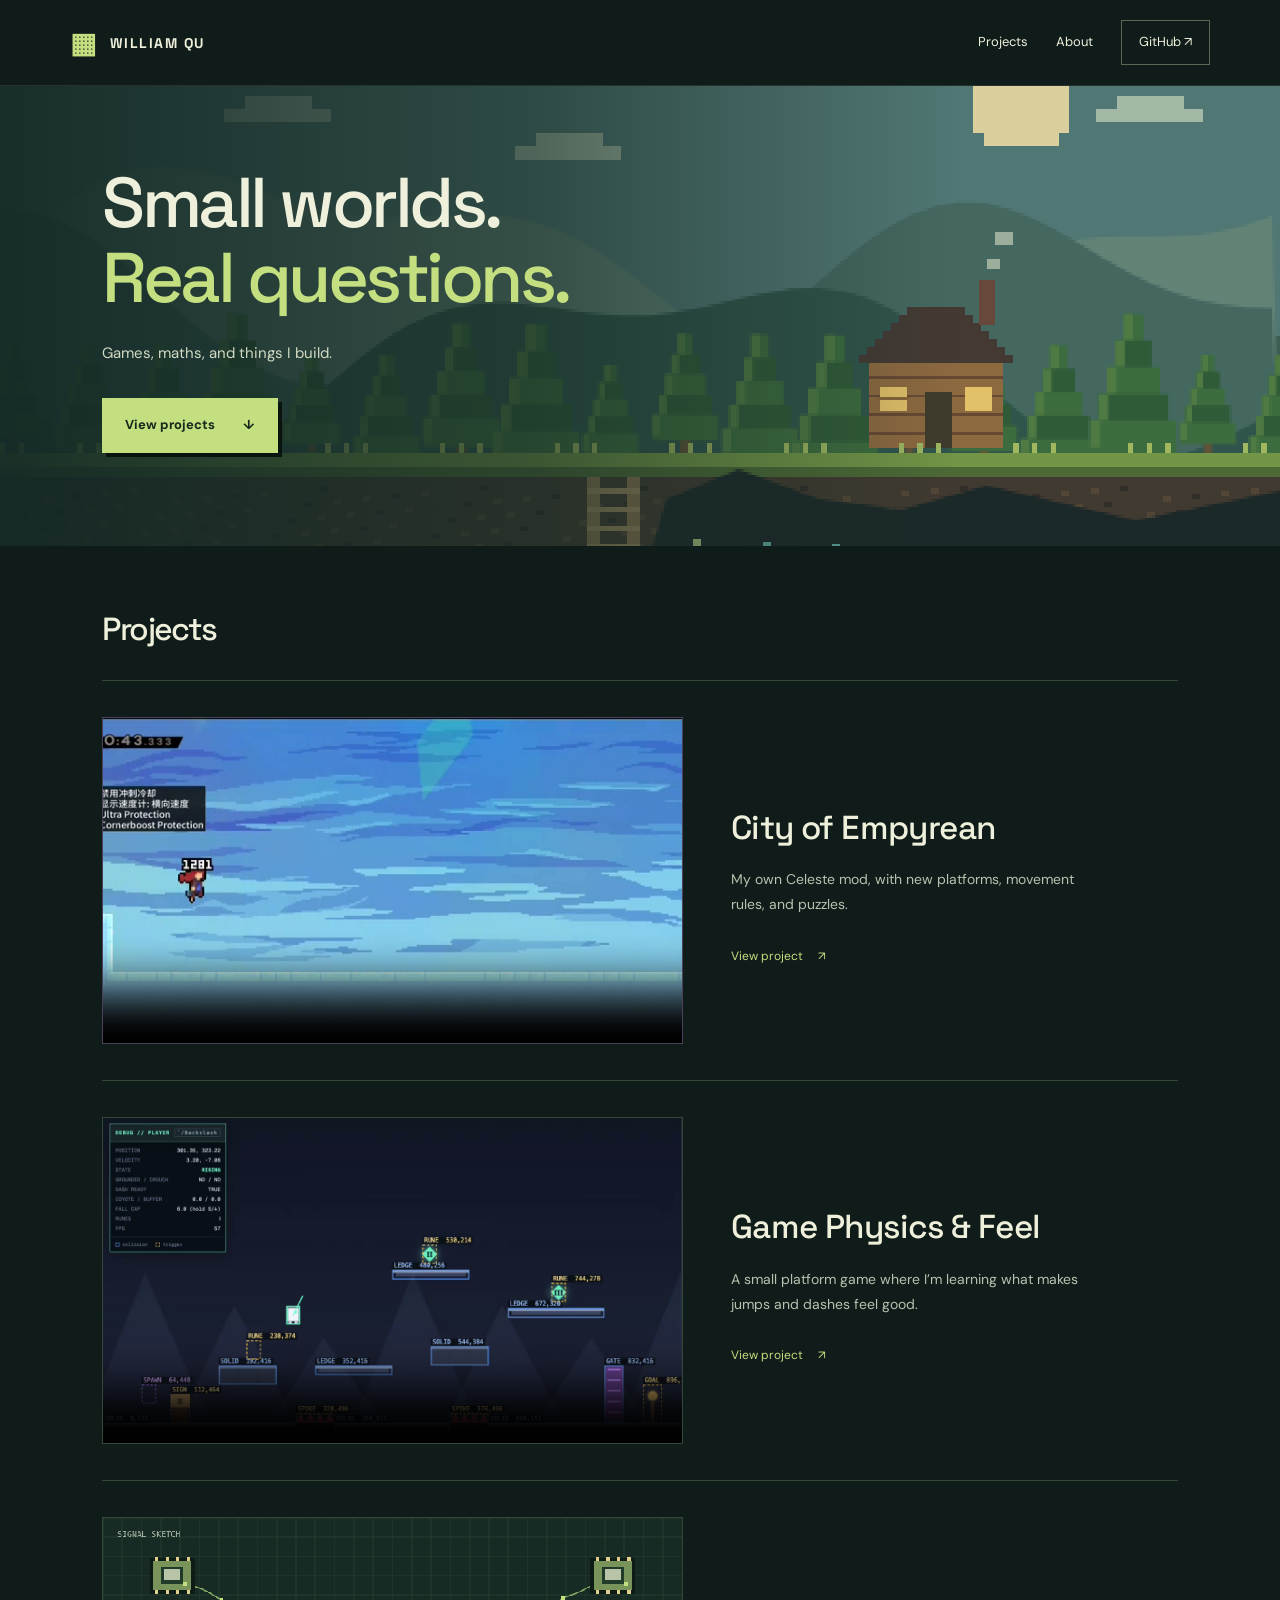
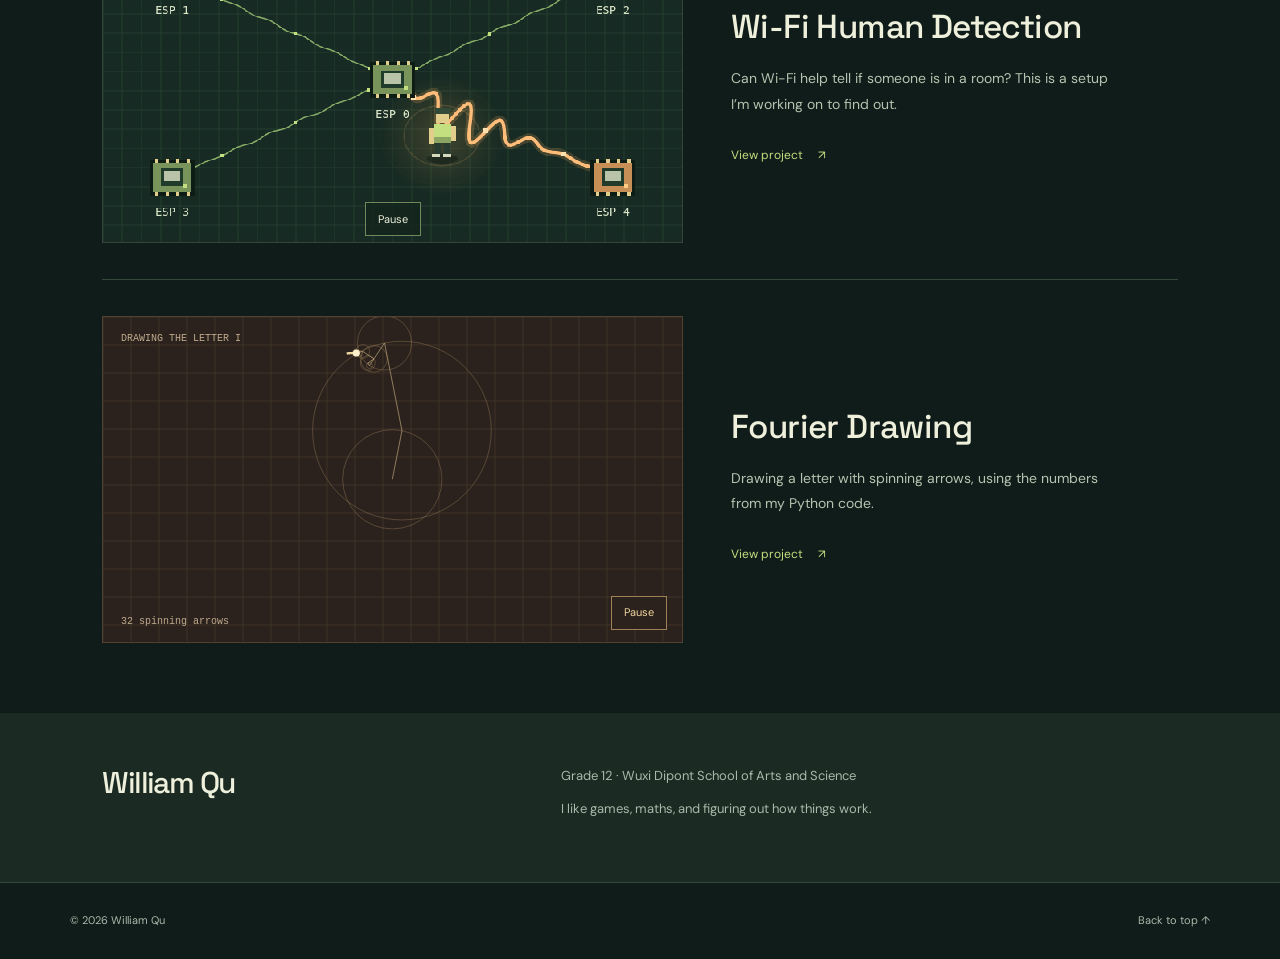
==== commit cdb5ecfd: "Crop City gameplay overlays and fill the homepage video window" ====
--- a/index.html
+++ b/index.html
@@ -5,7 +5,7 @@
   <title>William Qu — Projects</title>
   <meta name="description" content="Games, maths, and things I build. Projects by William Qu.">
   <meta property="og:title" content="William Qu — Projects"><meta property="og:description" content="City of Empyrean, Game Physics &amp; Feel, Wi-Fi Human Detection, and Fourier Drawing."><meta property="og:type" content="website">
-  <link rel="icon" href="assets/favicon.svg" type="image/svg+xml"><link rel="stylesheet" href="style.css?v=19">
+  <link rel="icon" href="assets/favicon.svg" type="image/svg+xml"><link rel="stylesheet" href="style.css?v=20">
 </head>
 <body class="portfolio">
 <a class="skip" href="#projects">Skip to projects</a>
@@ -18,7 +18,7 @@
 <section class="section projects" id="projects" aria-labelledby="projects-title">
   <h2 id="projects-title">Projects</h2>
   <div class="project-stack">
-    <article class="project"><div class="project-open"><div class="project-art celeste-art"><video autoplay muted loop playsinline controls preload="metadata" poster="assets/city-gameplay-room.png" aria-label="City of Empyrean gameplay recording"><source src="assets/city-of-empyrean.mp4" type="video/mp4">Your browser does not support this video.</video></div><a class="project-info" href="projects/city-of-empyrean.html"><h3>City of Empyrean</h3><p>My own Celeste mod, with new platforms, movement rules, and puzzles.</p><span class="read-link">View project <span aria-hidden="true">↗</span></span></a></div></article>
+    <article class="project"><div class="project-open"><div class="project-art celeste-art"><video autoplay muted loop playsinline controls preload="metadata" poster="assets/city-video-poster.jpg" aria-label="City of Empyrean gameplay recording"><source src="assets/city-of-empyrean.mp4?v=3" type="video/mp4">Your browser does not support this video.</video></div><a class="project-info" href="projects/city-of-empyrean.html"><h3>City of Empyrean</h3><p>My own Celeste mod, with new platforms, movement rules, and puzzles.</p><span class="read-link">View project <span aria-hidden="true">↗</span></span></a></div></article>
     <article class="project"><div class="project-open"><div class="project-art"><video autoplay muted loop playsinline controls preload="auto" poster="assets/signal-below.jpg" aria-label="Game Physics &amp; Feel gameplay recording"><source src="assets/signal-below.mp4" type="video/mp4">Your browser does not support this video.</video></div><a class="project-info" href="projects/signal-below.html"><h3>Game Physics &amp; Feel</h3><p>A small platform game where I’m learning what makes jumps and dashes feel good.</p><span class="read-link">View project <span aria-hidden="true">↗</span></span></a></div></article>
     <article class="project" id="wifi"><div class="project-open"><div class="project-art wifi-art"><canvas id="wifi-motion" role="img" aria-label="Illustration: a person walks between ESP 0 in the centre and ESP 1 to 4 in the corners, changing the Wi-Fi signal paths. This is a sketch, not recorded data."></canvas><button class="fourier-toggle" id="wifi-toggle" type="button" aria-label="Pause Wi-Fi illustration">Pause</button></div><a class="project-info" href="projects/wifi-sensing.html"><h3>Wi-Fi Human Detection</h3><p>Can Wi-Fi help tell if someone is in a room? This is a setup I’m working on to find out.</p><span class="read-link">View project <span aria-hidden="true">↗</span></span></a></div></article>
     <article class="project" id="fourier"><div class="project-open"><div class="project-art fourier-art"><canvas id="fourier-animation" role="img" aria-label="Spinning arrows drawing the letter I using numbers from my Python code"></canvas><button class="fourier-toggle" id="fourier-toggle" type="button" disabled>Loading…</button><p class="fourier-error" id="fourier-error" hidden>The animation didn’t load. You can still have a look at the Python code.</p></div><a class="project-info" href="projects/fourier-drawing.html"><h3>Fourier Drawing</h3><p>Drawing a letter with spinning arrows, using the numbers from my Python code.</p><span class="read-link">View project <span aria-hidden="true">↗</span></span></a></div></article>
--- a/style.css
+++ b/style.css
@@ -93,4 +93,4 @@
 .city-notes .caption{margin-top:12px}
 @media(max-width:760px){.city-screenshots{grid-template-columns:1fr;gap:20px}}
 
-.portfolio .project-stack .celeste-art video{object-fit:contain;background:#080d0b}
+.portfolio .project-stack .celeste-art video{object-fit:cover;background:#080d0b}
